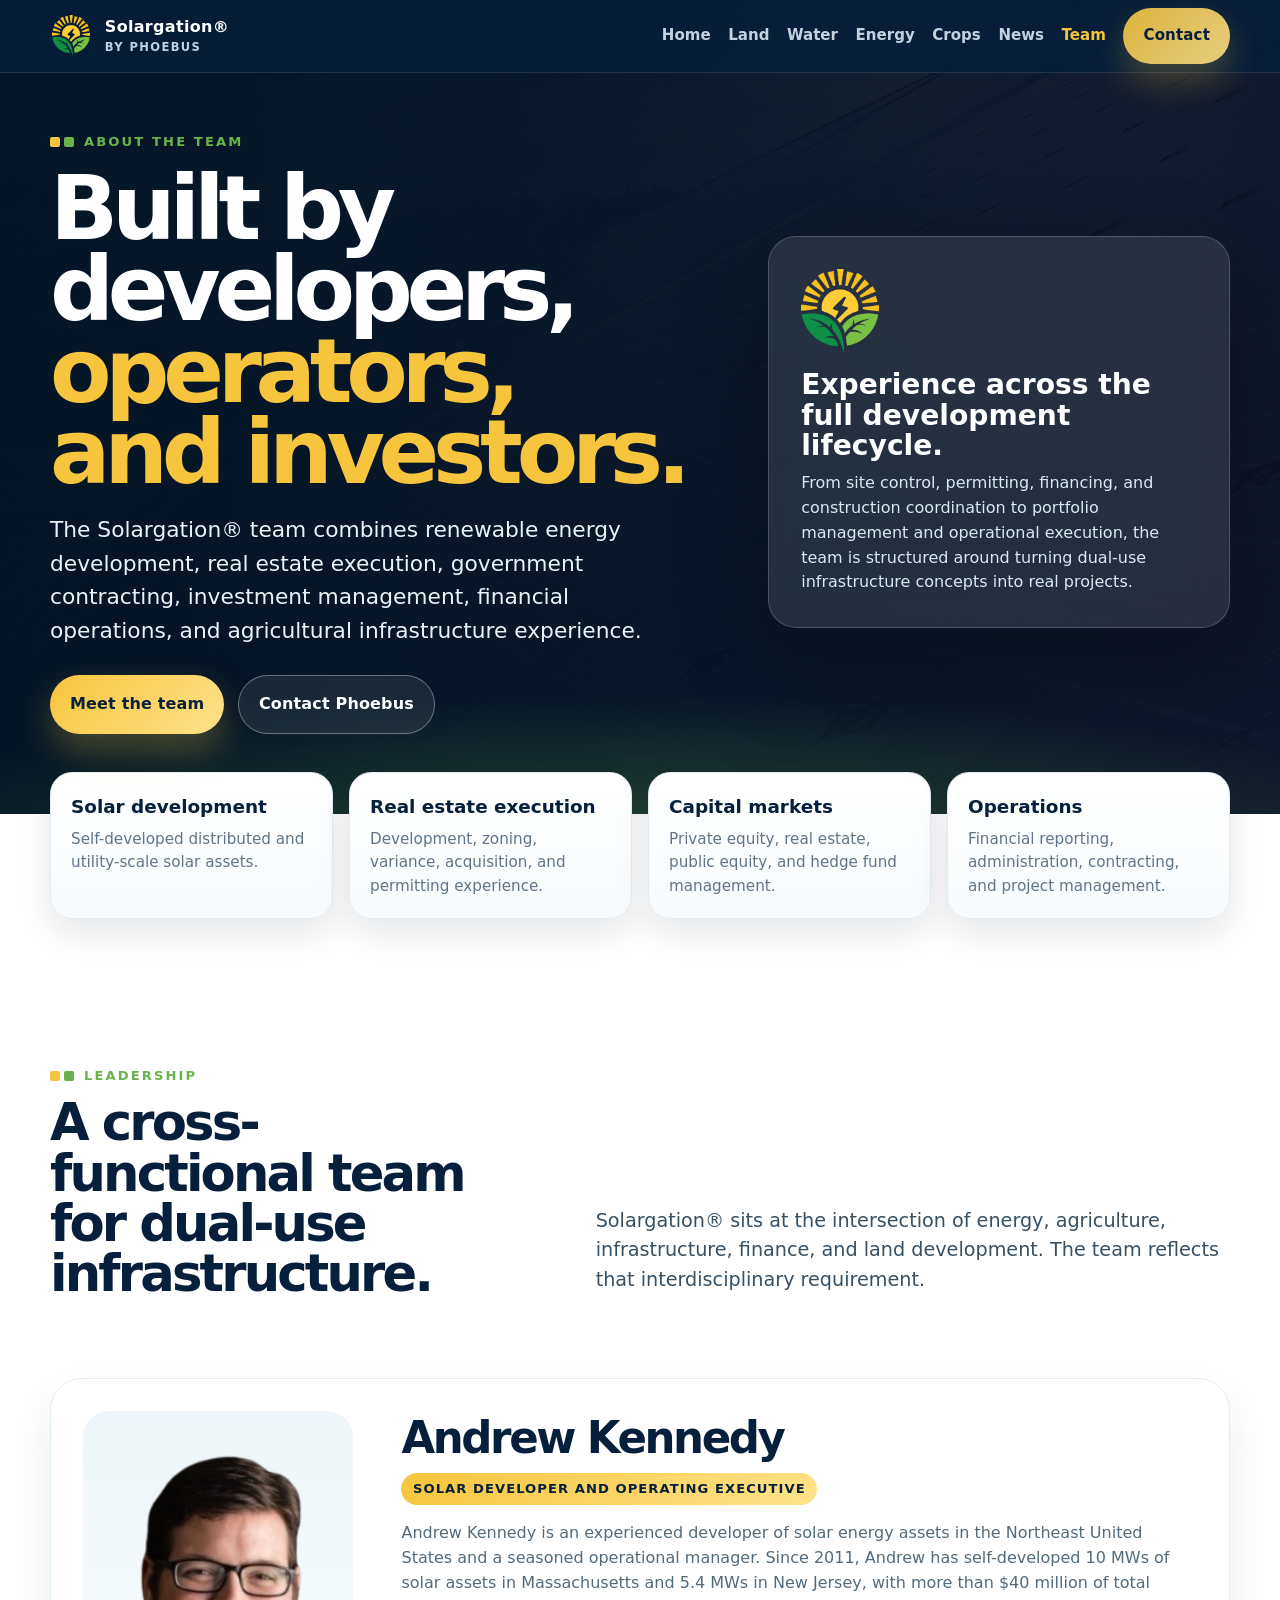
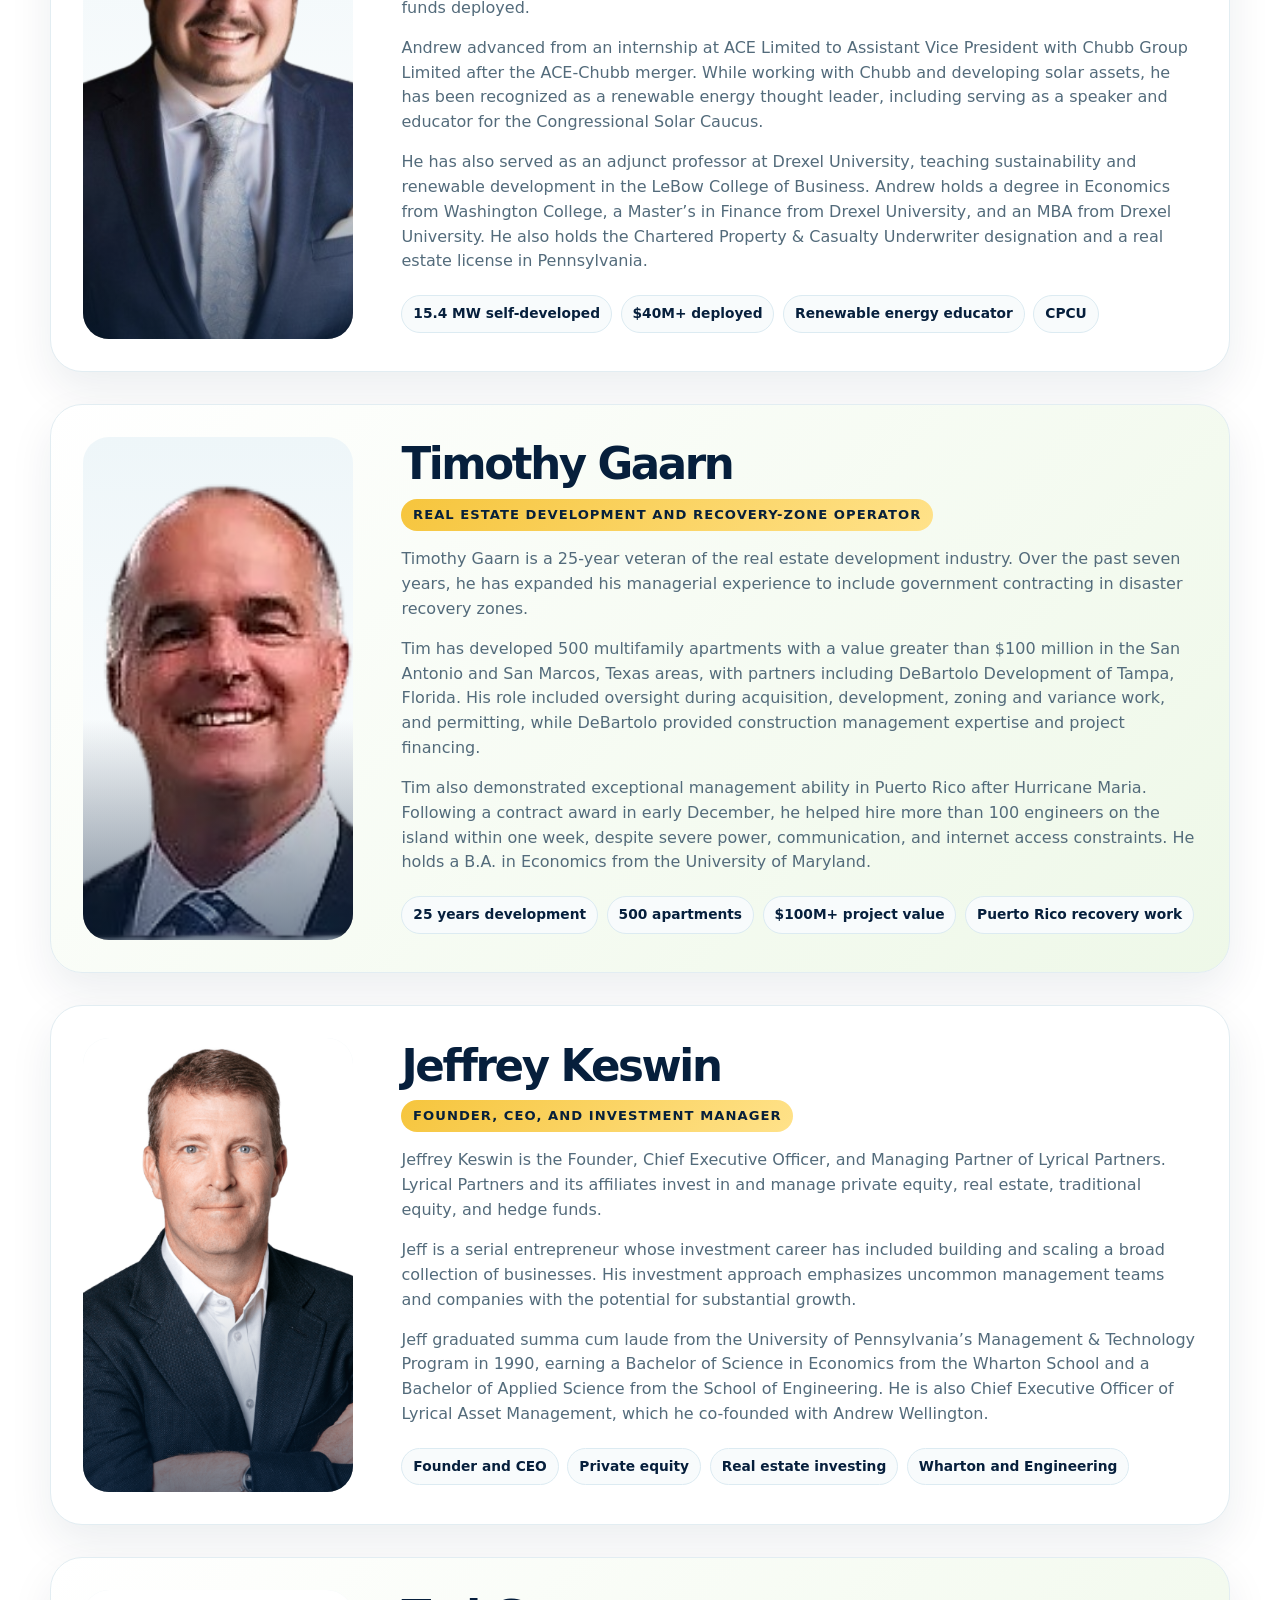
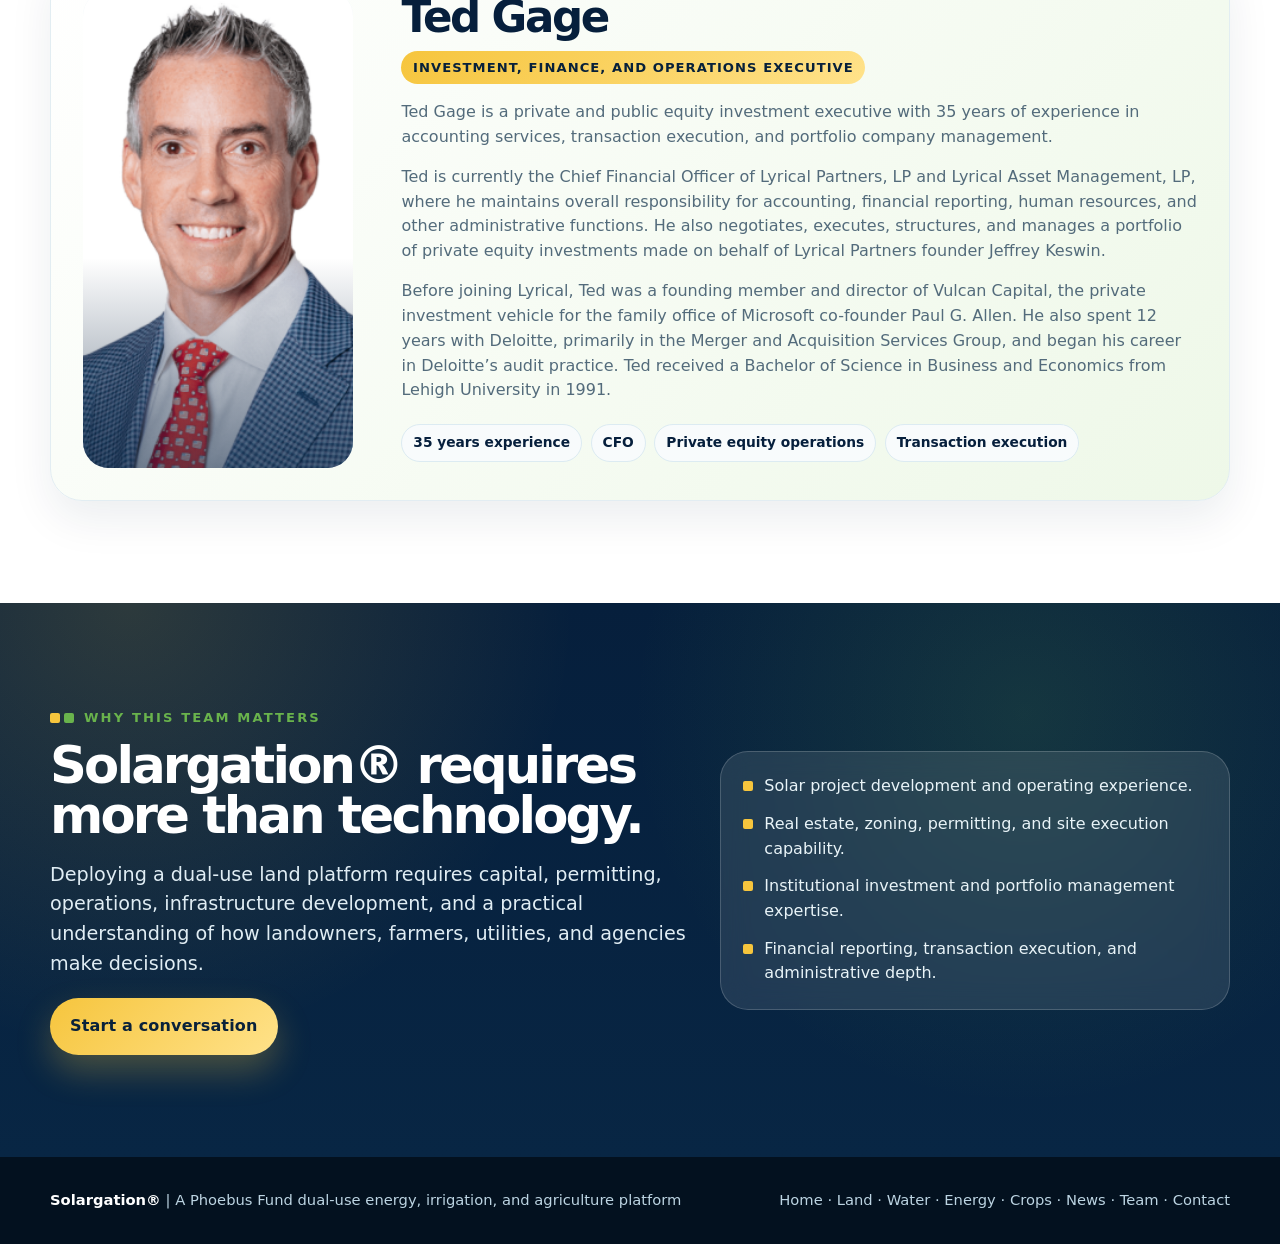
==== about-team.html @ 80a9df34 "About Us & Header Updates About Us & Header Updates" ====
<!DOCTYPE html>
<html lang="en">
<head>
    <meta charset="utf-8" />
    <meta name="viewport" content="width=device-width, initial-scale=1" />
    <meta
        name="description"
        content="Meet the Solargation® team: renewable energy development, real estate development, investment management, and financial operations experience supporting dual-use solar, irrigation, and agricultural infrastructure."
    />

    <title>About the Team | Solargation®</title>

    <style>
        /* =========================================================
           SOLARGATION® THEME VARIABLES
           Keep these values aligned with the main Solargation site.
        ========================================================= */
        :root {
            --navy: #061f3c;
            --navy-2: #0a2a4e;
            --deep: #041526;
            --green: #69b34c;
            --gold: #f6c53d;
            --sky: #2aa7df;
            --ice: #e9f4f8;
            --white: #ffffff;
            --muted: #617487;

            --max-width: 1180px;
            --radius-lg: 28px;
            --radius-md: 22px;
            --shadow-lg: 0 26px 70px rgba(4, 21, 38, 0.18);
            --shadow-md: 0 14px 36px rgba(4, 21, 38, 0.10);

            --h1: clamp(2.6rem, 7vw, 6.2rem);
            --h2: clamp(2rem, 4vw, 4.1rem);
            --h3: clamp(1.25rem, 2vw, 1.7rem);
            --body: clamp(1rem, 1.25vw, 1.15rem);
            --small: clamp(0.82rem, 1vw, 0.96rem);
        }

        /* =========================================================
           BASE STYLES
        ========================================================= */
        * {
            box-sizing: border-box;
        }

        html {
            scroll-behavior: smooth;
        }

        body {
            margin: 0;
            font-family: Inter, ui-sans-serif, system-ui, -apple-system,
                BlinkMacSystemFont, "Segoe UI", sans-serif;
            color: var(--deep);
            background: #f8fbfc;
            line-height: 1.55;
            overflow-x: hidden;
        }

        img {
            display: block;
            max-width: 100%;
        }

        a {
            color: inherit;
            text-decoration: none;
        }

        .wrap {
            width: min(calc(100% - 40px), var(--max-width));
            margin-inline: auto;
        }

        section {
            padding: clamp(64px, 8vw, 120px) 0;
        }

        .eyebrow {
            display: inline-flex;
            align-items: center;
            gap: 1.5rem;
            color: var(--green);
            font-size: var(--small);
            font-weight: 800;
            letter-spacing: 0.16em;
            text-transform: uppercase;
        }

        .eyebrow::before {
            content: "";
            width: 10px;
            height: 10px;
            border-radius: 2px;
            background: var(--gold);
            box-shadow: 14px 0 0 var(--green);
        }

        .section-title {
            margin: 0.55rem 0 1rem;
            color: var(--navy);
            font-size: var(--h2);
            line-height: 0.98;
            letter-spacing: -0.055em;
        }

        .lead {
            max-width: 780px;
            color: #375064;
            font-size: clamp(1.08rem, 1.5vw, 1.34rem);
        }

        .btn {
            display: inline-flex;
            align-items: center;
            justify-content: center;
            min-height: 48px;
            padding: 1rem 1.25rem;
            border-radius: 999px;
            font-weight: 800;
            letter-spacing: 0.01em;
            transition: transform 0.22s ease, box-shadow 0.22s ease;
        }

        .btn:hover {
            transform: translateY(-2px);
        }

        .btn-primary {
            color: #09213a;
            background: linear-gradient(135deg, var(--gold), #ffe28a);
            box-shadow: 0 16px 34px rgba(246, 197, 61, 0.28);
        }

        .btn-secondary {
            color: var(--white);
            background: rgba(255, 255, 255, 0.08);
            border: 1px solid rgba(255, 255, 255, 0.35);
            backdrop-filter: blur(10px);
        }

        /* =========================================================
           HEADER / NAVIGATION
        ========================================================= */
        .site-header {
            position: fixed;
            inset: 0 0 auto 0;
            z-index: 50;
            background: rgba(6, 31, 60, 0.78);
            border-bottom: 1px solid rgba(255, 255, 255, 0.10);
            backdrop-filter: blur(16px);
        }

        .nav {
            height: 72px;
            display: flex;
            align-items: center;
            justify-content: space-between;
            gap: 1rem;
        }

        .brand {
            display: flex;
            align-items: center;
            gap: 0.8rem;
            color: var(--white);
            font-weight: 900;
            letter-spacing: 0.02em;
        }

        .brand img {
            width: 42px;
            height: 42px;
            object-fit: contain;
        }

        .brand small {
            display: block;
            color: #b9d4e6;
            font-size: 0.72rem;
            font-weight: 700;
            letter-spacing: 0.12em;
            text-transform: uppercase;
        }

        .nav-links {
            display: flex;
            align-items: center;
            gap: 1.1rem;
            color: #d8e7f0;
            font-size: 0.94rem;
            font-weight: 750;
        }

        .nav-links a {
            opacity: 0.9;
        }

        .nav-links a:hover,
        .nav-links a[aria-current="page"] {
            color: var(--gold);
            opacity: 1;
        }

        /* =========================================================
           HERO
        ========================================================= */
        .hero {
            min-height: 82svh;
            position: relative;
            display: grid;
            place-items: center;
            padding: 130px 0 80px;
            color: var(--white);
            background: var(--navy);
            overflow: hidden;
        }

        .hero::before {
            content: "";
            position: absolute;
            inset: 0;
            background-image:
                linear-gradient(
                    90deg,
                    rgba(4, 21, 38, 0.96) 0%,
                    rgba(4, 21, 38, 0.78) 45%,
                    rgba(4, 21, 38, 0.20) 100%
                ),
                url("assets/team-hero-bg.png");
            background-size: cover;
            background-position: center;
        }

        .hero::after {
            content: "";
            position: absolute;
            inset: auto -20% -22% -20%;
            height: 38%;
            background: radial-gradient(
                ellipse at center,
                rgba(105, 179, 76, 0.30),
                transparent 65%
            );
        }

        .hero-inner {
            position: relative;
            z-index: 1;
            display: grid;
            grid-template-columns: minmax(0, 1fr) minmax(300px, 0.72fr);
            gap: clamp(2rem, 6vw, 6rem);
            align-items: center;
        }

        .hero h1 {
            margin: 0.8rem 0 1.2rem;
            font-size: var(--h1);
            line-height: 0.91;
            letter-spacing: -0.07em;
        }

        .hero h1 span {
            display: block;
            color: var(--gold);
        }

        .hero p {
            max-width: 760px;
            margin: 0 0 1.7rem;
            color: var(--ice);
            font-size: clamp(1.05rem, 1.7vw, 1.45rem);
        }

        .hero-actions {
            display: flex;
            flex-wrap: wrap;
            gap: 0.85rem;
        }

        .hero-panel {
            padding: clamp(1.2rem, 3vw, 2rem);
            border: 1px solid rgba(255, 255, 255, 0.18);
            border-radius: var(--radius-lg);
            background: rgba(255, 255, 255, 0.10);
            box-shadow: 0 34px 90px rgba(0, 0, 0, 0.28);
            backdrop-filter: blur(18px);
        }

        .hero-panel img {
            width: 78px;
            margin-bottom: 1rem;
        }

        .hero-panel h2 {
            margin: 0 0 0.6rem;
            color: var(--white);
            font-size: clamp(1.35rem, 2.2vw, 2rem);
            line-height: 1.08;
        }

        .hero-panel p {
            margin: 0;
            color: #d8eaf2;
            font-size: 1rem;
        }

        /* =========================================================
           TEAM SUMMARY STRIP
        ========================================================= */
        .summary-strip {
            padding: 0;
            background: var(--white);
        }

        .summary-grid {
            transform: translateY(-42px);
            display: grid;
            grid-template-columns: repeat(4, 1fr);
            gap: 1rem;
        }

        .summary-card {
            padding: 1.25rem;
            border: 1px solid #e1ebf1;
            border-radius: 22px;
            background: linear-gradient(180deg, #ffffff, #f7fbfd);
            box-shadow: var(--shadow-md);
        }

        .summary-card b {
            display: block;
            color: var(--navy);
            font-size: 1.15rem;
        }

        .summary-card span {
            display: block;
            margin-top: 0.4rem;
            color: var(--muted);
            font-size: 0.95rem;
        }

        /* =========================================================
           TEAM MEMBER CARDS
        ========================================================= */
        .team-section {
            background: var(--white);
        }

        .team-intro {
            display: grid;
            grid-template-columns: 0.85fr 1.15fr;
            gap: clamp(2rem, 6vw, 6rem);
            align-items: end;
            margin-bottom: clamp(2rem, 5vw, 4rem);
        }

        .team-grid {
            display: grid;
            gap: clamp(1.25rem, 3vw, 2rem);
        }

        .team-card {
            display: grid;
            grid-template-columns: minmax(220px, 0.34fr) minmax(0, 1fr);
            gap: clamp(1.25rem, 4vw, 3rem);
            align-items: stretch;
            padding: clamp(1rem, 2.8vw, 2rem);
            border: 1px solid #e2edf2;
            border-radius: 32px;
            background: #ffffff;
            box-shadow: 0 18px 44px rgba(5, 32, 58, 0.08);
            overflow: hidden;
        }

        .team-card:nth-child(even) {
            background: linear-gradient(135deg, #ffffff, #eef8e8);
        }

        .portrait-wrap {
            position: relative;
            min-height: 100%;
            border-radius: 26px;
            overflow: hidden;
            background: linear-gradient(180deg, #eef6f9, #ffffff);
        }

        .portrait-wrap::after {
            content: "";
            position: absolute;
            inset: auto 0 0 0;
            height: 44%;
            background: linear-gradient(
                0deg,
                rgba(6, 31, 60, 0.55),
                transparent
            );
        }

        .portrait-wrap img {
            width: 100%;
            height: 100%;
            min-height: 320px;
            object-fit: cover;
            object-position: center top;
        }

        .team-content {
            display: flex;
            flex-direction: column;
            justify-content: center;
            padding: 0.4rem 0;
        }

        .team-content h2 {
            margin: 0;
            color: var(--navy);
            font-size: clamp(1.9rem, 3.4vw, 3.3rem);
            line-height: 0.98;
            letter-spacing: -0.055em;
        }

        .role {
            display: inline-flex;
            width: fit-content;
            margin: 0.8rem 0 1rem;
            padding: 0.38rem 0.72rem;
            border-radius: 999px;
            color: #07203a;
            background: linear-gradient(135deg, var(--gold), #ffe28a);
            font-size: 0.82rem;
            font-weight: 900;
            letter-spacing: 0.08em;
            text-transform: uppercase;
        }

        .team-content p {
            margin: 0 0 0.95rem;
            color: #536b7b;
            font-size: var(--body);
        }

        .highlights {
            display: flex;
            flex-wrap: wrap;
            gap: 0.55rem;
            margin-top: 0.35rem;
        }

        .tag {
            padding: 0.45rem 0.68rem;
            border: 1px solid #dcebf2;
            border-radius: 999px;
            color: var(--navy);
            background: #f8fbfc;
            font-size: 0.86rem;
            font-weight: 800;
        }

        /* =========================================================
           CTA
        ========================================================= */
        .cta {
            position: relative;
            color: var(--white);
            background: var(--deep);
            overflow: hidden;
        }

        .cta::before {
            content: "";
            position: absolute;
            inset: 0;
            background:
                radial-gradient(
                    circle at 10% 0%,
                    rgba(246, 197, 61, 0.16),
                    transparent 35%
                ),
                radial-gradient(
                    circle at 80% 20%,
                    rgba(105, 179, 76, 0.15),
                    transparent 35%
                ),
                linear-gradient(180deg, var(--navy), #082644);
        }

        .cta .wrap {
            position: relative;
            z-index: 1;
            display: grid;
            grid-template-columns: 1fr 0.8fr;
            gap: 2rem;
            align-items: center;
        }

        .cta h2 {
            margin: 0.6rem 0 1rem;
            color: var(--white);
            font-size: var(--h2);
            line-height: 0.98;
            letter-spacing: -0.055em;
        }

        .cta p {
            color: #e0edf4;
            font-size: clamp(1.05rem, 1.5vw, 1.3rem);
        }

        .cta-card {
            padding: 1.4rem;
            border: 1px solid rgba(255, 255, 255, 0.18);
            border-radius: var(--radius-lg);
            background: rgba(255, 255, 255, 0.10);
            backdrop-filter: blur(14px);
        }

        .cta-card ul {
            display: grid;
            gap: 0.8rem;
            margin: 0;
            padding: 0;
            list-style: none;
        }

        .cta-card li {
            display: flex;
            gap: 0.7rem;
            align-items: flex-start;
            color: #e9f4f8;
        }

        .cta-card li::before {
            content: "";
            flex: 0 0 auto;
            width: 10px;
            height: 10px;
            margin-top: 0.45rem;
            border-radius: 2px;
            background: var(--gold);
        }

        /* =========================================================
           FOOTER
        ========================================================= */
        .site-footer {
            padding: 2rem 0;
            color: #bcd4e2;
            background: #03111f;
        }

        .footer-inner {
            display: flex;
            justify-content: space-between;
            align-items: center;
            gap: 1rem;
            font-size: 0.92rem;
        }

        .footer-inner strong {
            color: var(--white);
        }

        /* =========================================================
           RESPONSIVE RULES
        ========================================================= */
        @media (max-width: 1000px) {
            .hero-inner,
            .team-intro,
            .cta .wrap {
                grid-template-columns: 1fr;
            }

            .summary-grid {
                grid-template-columns: repeat(2, 1fr);
            }

            .nav-links a:not(.btn) {
                display: none;
            }
        }

        @media (max-width: 760px) {
            .wrap {
                width: min(calc(100% - 28px), var(--max-width));
            }

            .nav {
                height: 64px;
            }

            .brand small {
                display: none;
            }

            .nav-links .btn {
                padding: 0.72rem 0.9rem;
                font-size: 0.88rem;
            }

            .hero {
                min-height: auto;
                padding: 105px 0 54px;
            }

            .hero h1 {
                font-size: clamp(2.35rem, 13vw, 4.1rem);
                line-height: 0.95;
            }

            .hero-actions,
            .summary-grid,
            .team-card {
                grid-template-columns: 1fr;
            }

            .summary-grid {
                transform: translateY(-20px);
            }

            .portrait-wrap img {
                min-height: 300px;
            }

            .footer-inner {
                display: block;
            }
        }

        @media (prefers-reduced-motion: reduce) {
            * {
                scroll-behavior: auto !important;
                transition: none !important;
                animation: none !important;
            }
        }
    </style>
</head>

<body>
    <!-- =========================================================
         SITE HEADER
    ========================================================== -->
    <header class="site-header" aria-label="Site header">
        <div class="wrap nav">
            <a class="brand" href="index.html" aria-label="Solargation® Home">
                <img src="assets/solargation-mark.png" alt="Solargation® mark" />
                <span>
                    Solargation®
                    <small>by Phoebus</small>
                </span>
            </a>

            <nav class="nav-links" aria-label="Primary navigation">
                <a href="index.html">Home</a>
                <a href="landuse.html">Land</a>
                <a href="wateruse.html">Water</a>
                <a href="energy.html">Energy</a>
                <a href="crops.html">Crops</a>
                <a href="news.html">News</a>
                <a href="about-team.html" aria-current="page">Team</a>
                <a class="btn btn-primary" href="contact.html">Contact</a>
            </nav>
        </div>
    </header>

    <main id="top">
        <!-- =====================================================
             HERO
        ====================================================== -->
        <section class="hero" aria-labelledby="hero-title">
            <div class="wrap hero-inner">
                <div>
                    <span class="eyebrow">About the team</span>

                    <h1 id="hero-title">
                        Built by developers,
                        <span>operators, and investors.</span>
                    </h1>

                    <p>
                        The Solargation® team combines renewable energy development,
                        real estate execution, government contracting, investment management,
                        financial operations, and agricultural infrastructure experience.
                    </p>

                    <div class="hero-actions">
                        <a class="btn btn-primary" href="#team">Meet the team</a>
                        <a class="btn btn-secondary" href="contact.html">Contact Phoebus</a>
                    </div>
                </div>

                <aside class="hero-panel" aria-label="Team summary">
                    <img src="assets/solargation-mark.png" alt="" />
                    <h2>Experience across the full development lifecycle.</h2>
                    <p>
                        From site control, permitting, financing, and construction coordination
                        to portfolio management and operational execution, the team is structured
                        around turning dual-use infrastructure concepts into real projects.
                    </p>
                </aside>
            </div>
        </section>

        <!-- =====================================================
             EXPERIENCE SUMMARY
        ====================================================== -->
        <section class="summary-strip" aria-label="Team experience summary">
            <div class="wrap summary-grid">
                <article class="summary-card">
                    <b>Solar development</b>
                    <span>Self-developed distributed and utility-scale solar assets.</span>
                </article>

                <article class="summary-card">
                    <b>Real estate execution</b>
                    <span>Development, zoning, variance, acquisition, and permitting experience.</span>
                </article>

                <article class="summary-card">
                    <b>Capital markets</b>
                    <span>Private equity, real estate, public equity, and hedge fund management.</span>
                </article>

                <article class="summary-card">
                    <b>Operations</b>
                    <span>Financial reporting, administration, contracting, and project management.</span>
                </article>
            </div>
        </section>

        <!-- =====================================================
             TEAM MEMBERS
        ====================================================== -->
        <section class="team-section" id="team" aria-labelledby="team-title">
            <div class="wrap">
                <div class="team-intro">
                    <div>
                        <span class="eyebrow">Leadership</span>
                        <h2 class="section-title" id="team-title">
                            A cross-functional team for dual-use infrastructure.
                        </h2>
                    </div>

                    <p class="lead">
                        Solargation® sits at the intersection of energy, agriculture,
                        infrastructure, finance, and land development. The team reflects that
                        interdisciplinary requirement.
                    </p>
                </div>

                <div class="team-grid">
                    <!-- Andrew Kennedy -->
                    <article class="team-card">
                        <div class="portrait-wrap">
                            <img src="assets/andrew-kennedy.png" alt="Andrew Kennedy" />
                        </div>

                        <div class="team-content">
                            <h2>Andrew Kennedy</h2>
                            <span class="role">Solar developer and operating executive</span>

                            <p>
                                Andrew Kennedy is an experienced developer of solar energy assets
                                in the Northeast United States and a seasoned operational manager.
                                Since 2011, Andrew has self-developed 10 MWs of solar assets in
                                Massachusetts and 5.4 MWs in New Jersey, with more than $40 million
                                of total funds deployed.
                            </p>

                            <p>
                                Andrew advanced from an internship at ACE Limited to Assistant Vice
                                President with Chubb Group Limited after the ACE-Chubb merger. While
                                working with Chubb and developing solar assets, he has been recognized
                                as a renewable energy thought leader, including serving as a speaker
                                and educator for the Congressional Solar Caucus.
                            </p>

                            <p>
                                He has also served as an adjunct professor at Drexel University,
                                teaching sustainability and renewable development in the LeBow College
                                of Business. Andrew holds a degree in Economics from Washington College,
                                a Master’s in Finance from Drexel University, and an MBA from Drexel
                                University. He also holds the Chartered Property & Casualty Underwriter
                                designation and a real estate license in Pennsylvania.
                            </p>

                            <div class="highlights" aria-label="Andrew Kennedy highlights">
                                <span class="tag">15.4 MW self-developed</span>
                                <span class="tag">$40M+ deployed</span>
                                <span class="tag">Renewable energy educator</span>
                                <span class="tag">CPCU</span>
                            </div>
                        </div>
                    </article>

                    <!-- Timothy Gaarn -->
                    <article class="team-card">
                        <div class="portrait-wrap">
                            <img src="assets/timothy-gaarn.png" alt="Timothy Gaarn" />
                        </div>

                        <div class="team-content">
                            <h2>Timothy Gaarn</h2>
                            <span class="role">Real estate development and recovery-zone operator</span>

                            <p>
                                Timothy Gaarn is a 25-year veteran of the real estate development
                                industry. Over the past seven years, he has expanded his managerial
                                experience to include government contracting in disaster recovery zones.
                            </p>

                            <p>
                                Tim has developed 500 multifamily apartments with a value greater than
                                $100 million in the San Antonio and San Marcos, Texas areas, with
                                partners including DeBartolo Development of Tampa, Florida. His role
                                included oversight during acquisition, development, zoning and variance
                                work, and permitting, while DeBartolo provided construction management
                                expertise and project financing.
                            </p>

                            <p>
                                Tim also demonstrated exceptional management ability in Puerto Rico
                                after Hurricane Maria. Following a contract award in early December,
                                he helped hire more than 100 engineers on the island within one week,
                                despite severe power, communication, and internet access constraints.
                                He holds a B.A. in Economics from the University of Maryland.
                            </p>

                            <div class="highlights" aria-label="Timothy Gaarn highlights">
                                <span class="tag">25 years development</span>
                                <span class="tag">500 apartments</span>
                                <span class="tag">$100M+ project value</span>
                                <span class="tag">Puerto Rico recovery work</span>
                            </div>
                        </div>
                    </article>

                    <!-- Jeffrey Keswin -->
                    <article class="team-card">
                        <div class="portrait-wrap">
                            <img src="assets/jeffrey-keswin.png" alt="Jeffrey Keswin" />
                        </div>

                        <div class="team-content">
                            <h2>Jeffrey Keswin</h2>
                            <span class="role">Founder, CEO, and investment manager</span>

                            <p>
                                Jeffrey Keswin is the Founder, Chief Executive Officer, and Managing
                                Partner of Lyrical Partners. Lyrical Partners and its affiliates invest
                                in and manage private equity, real estate, traditional equity, and hedge
                                funds.
                            </p>

                            <p>
                                Jeff is a serial entrepreneur whose investment career has included
                                building and scaling a broad collection of businesses. His investment
                                approach emphasizes uncommon management teams and companies with the
                                potential for substantial growth.
                            </p>

                            <p>
                                Jeff graduated summa cum laude from the University of Pennsylvania’s
                                Management &amp; Technology Program in 1990, earning a Bachelor of Science
                                in Economics from the Wharton School and a Bachelor of Applied Science
                                from the School of Engineering. He is also Chief Executive Officer of
                                Lyrical Asset Management, which he co-founded with Andrew Wellington.
                            </p>

                            <div class="highlights" aria-label="Jeffrey Keswin highlights">
                                <span class="tag">Founder and CEO</span>
                                <span class="tag">Private equity</span>
                                <span class="tag">Real estate investing</span>
                                <span class="tag">Wharton and Engineering</span>
                            </div>
                        </div>
                    </article>

                    <!-- Ted Gage -->
                    <article class="team-card">
                        <div class="portrait-wrap">
                            <img src="assets/ted-gage.png" alt="Ted Gage" />
                        </div>

                        <div class="team-content">
                            <h2>Ted Gage</h2>
                            <span class="role">Investment, finance, and operations executive</span>

                            <p>
                                Ted Gage is a private and public equity investment executive with
                                35 years of experience in accounting services, transaction execution,
                                and portfolio company management.
                            </p>

                            <p>
                                Ted is currently the Chief Financial Officer of Lyrical Partners, LP
                                and Lyrical Asset Management, LP, where he maintains overall
                                responsibility for accounting, financial reporting, human resources,
                                and other administrative functions. He also negotiates, executes,
                                structures, and manages a portfolio of private equity investments made
                                on behalf of Lyrical Partners founder Jeffrey Keswin.
                            </p>

                            <p>
                                Before joining Lyrical, Ted was a founding member and director of
                                Vulcan Capital, the private investment vehicle for the family office of
                                Microsoft co-founder Paul G. Allen. He also spent 12 years with Deloitte,
                                primarily in the Merger and Acquisition Services Group, and began his
                                career in Deloitte’s audit practice. Ted received a Bachelor of Science
                                in Business and Economics from Lehigh University in 1991.
                            </p>

                            <div class="highlights" aria-label="Ted Gage highlights">
                                <span class="tag">35 years experience</span>
                                <span class="tag">CFO</span>
                                <span class="tag">Private equity operations</span>
                                <span class="tag">Transaction execution</span>
                            </div>
                        </div>
                    </article>
                </div>
            </div>
        </section>

        <!-- =====================================================
             CTA
        ====================================================== -->
        <section class="cta" aria-labelledby="cta-title">
            <div class="wrap">
                <div>
                    <span class="eyebrow">Why this team matters</span>

                    <h2 id="cta-title">
                        Solargation® requires more than technology.
                    </h2>

                    <p>
                        Deploying a dual-use land platform requires capital, permitting,
                        operations, infrastructure development, and a practical understanding of
                        how landowners, farmers, utilities, and agencies make decisions.
                    </p>

                    <a class="btn btn-primary" href="contact.html">Start a conversation</a>
                </div>

                <aside class="cta-card" aria-label="Team strengths">
                    <ul>
                        <li>Solar project development and operating experience.</li>
                        <li>Real estate, zoning, permitting, and site execution capability.</li>
                        <li>Institutional investment and portfolio management expertise.</li>
                        <li>Financial reporting, transaction execution, and administrative depth.</li>
                    </ul>
                </aside>
            </div>
        </section>
    </main>

    <!-- =========================================================
         FOOTER
    ========================================================== -->
    <footer class="site-footer">
        <div class="wrap footer-inner">
            <div>
                <strong>Solargation®</strong> | A Phoebus Fund dual-use energy,
                irrigation, and agriculture platform
            </div>

            <div>
                <a href="index.html">Home</a> ·
                <a href="landuse.html">Land</a> ·
                <a href="wateruse.html">Water</a> ·
                <a href="energy.html">Energy</a> ·
                <a href="crops.html">Crops</a> ·
                <a href="news.html">News</a> ·
                <a href="about-team.html">Team</a> ·
                <a href="contact.html">Contact</a>
            </div>
        </div>
    </footer>
</body>
</html>
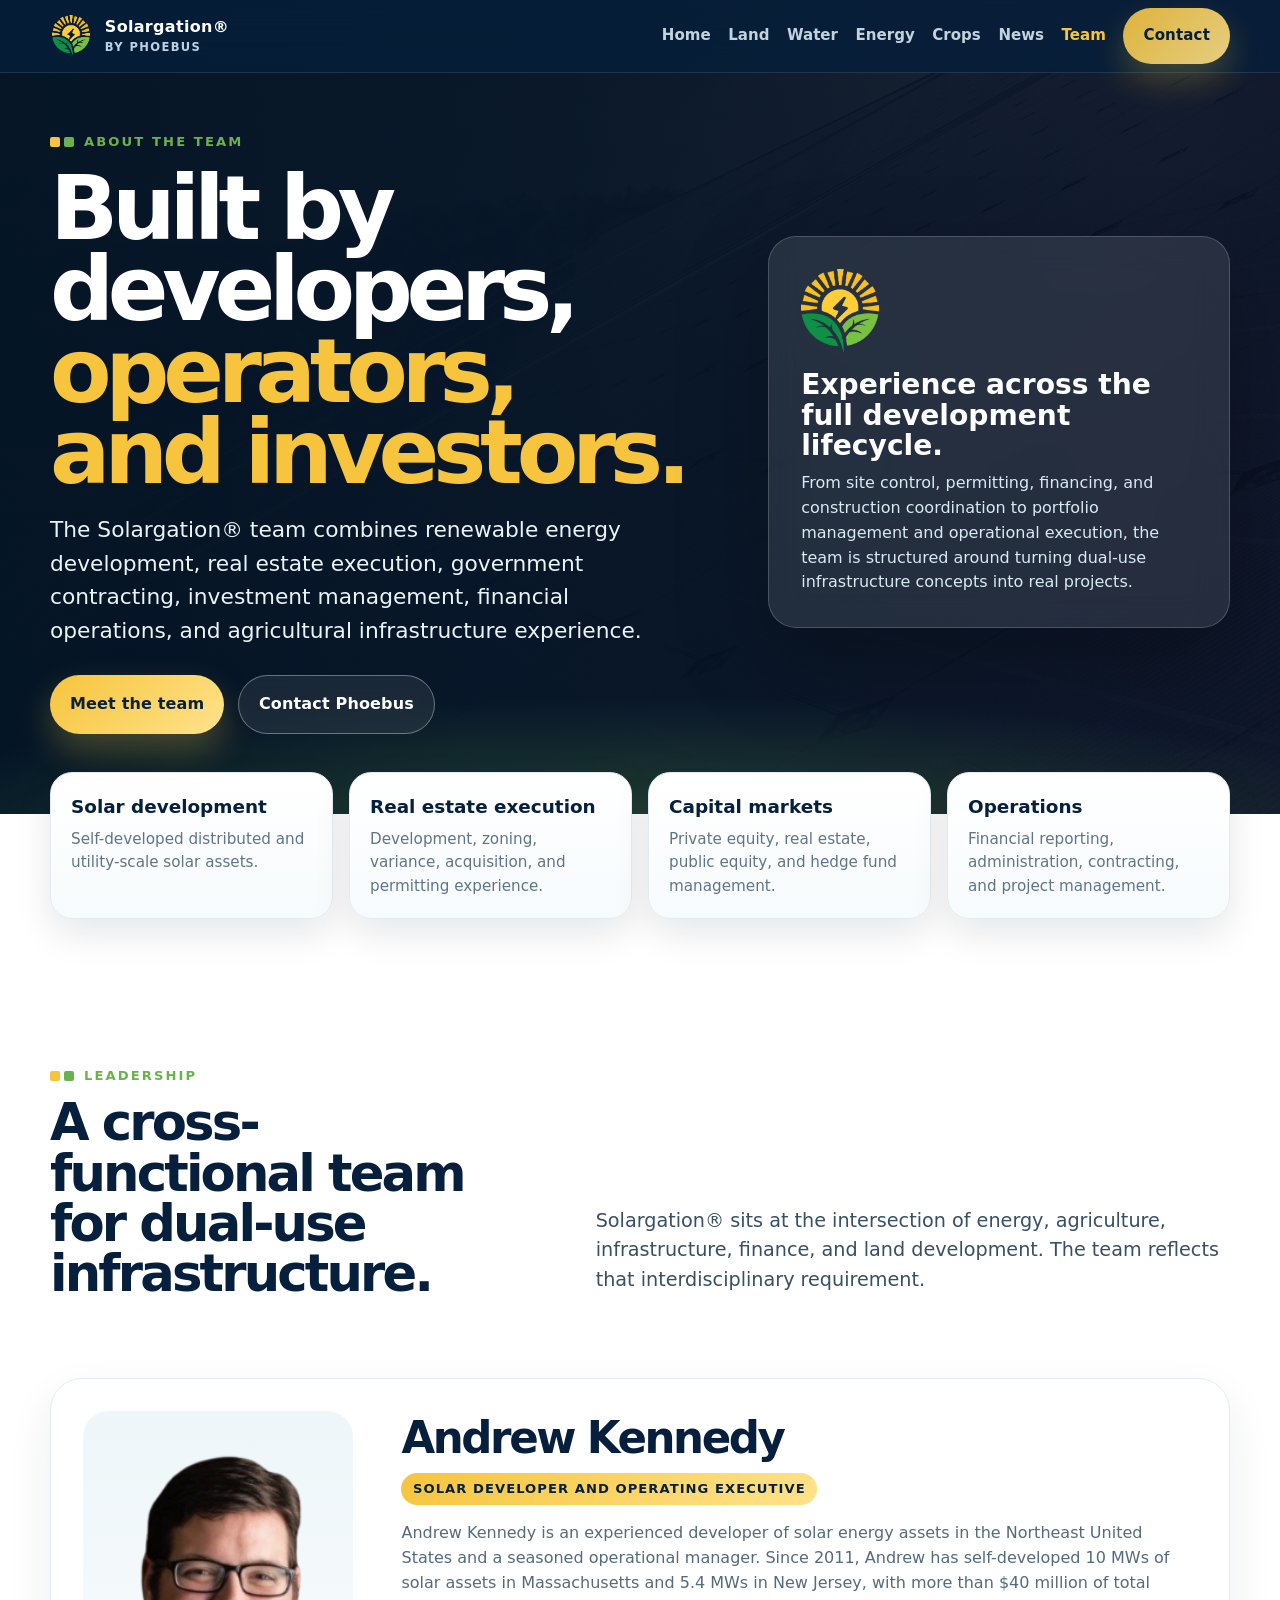
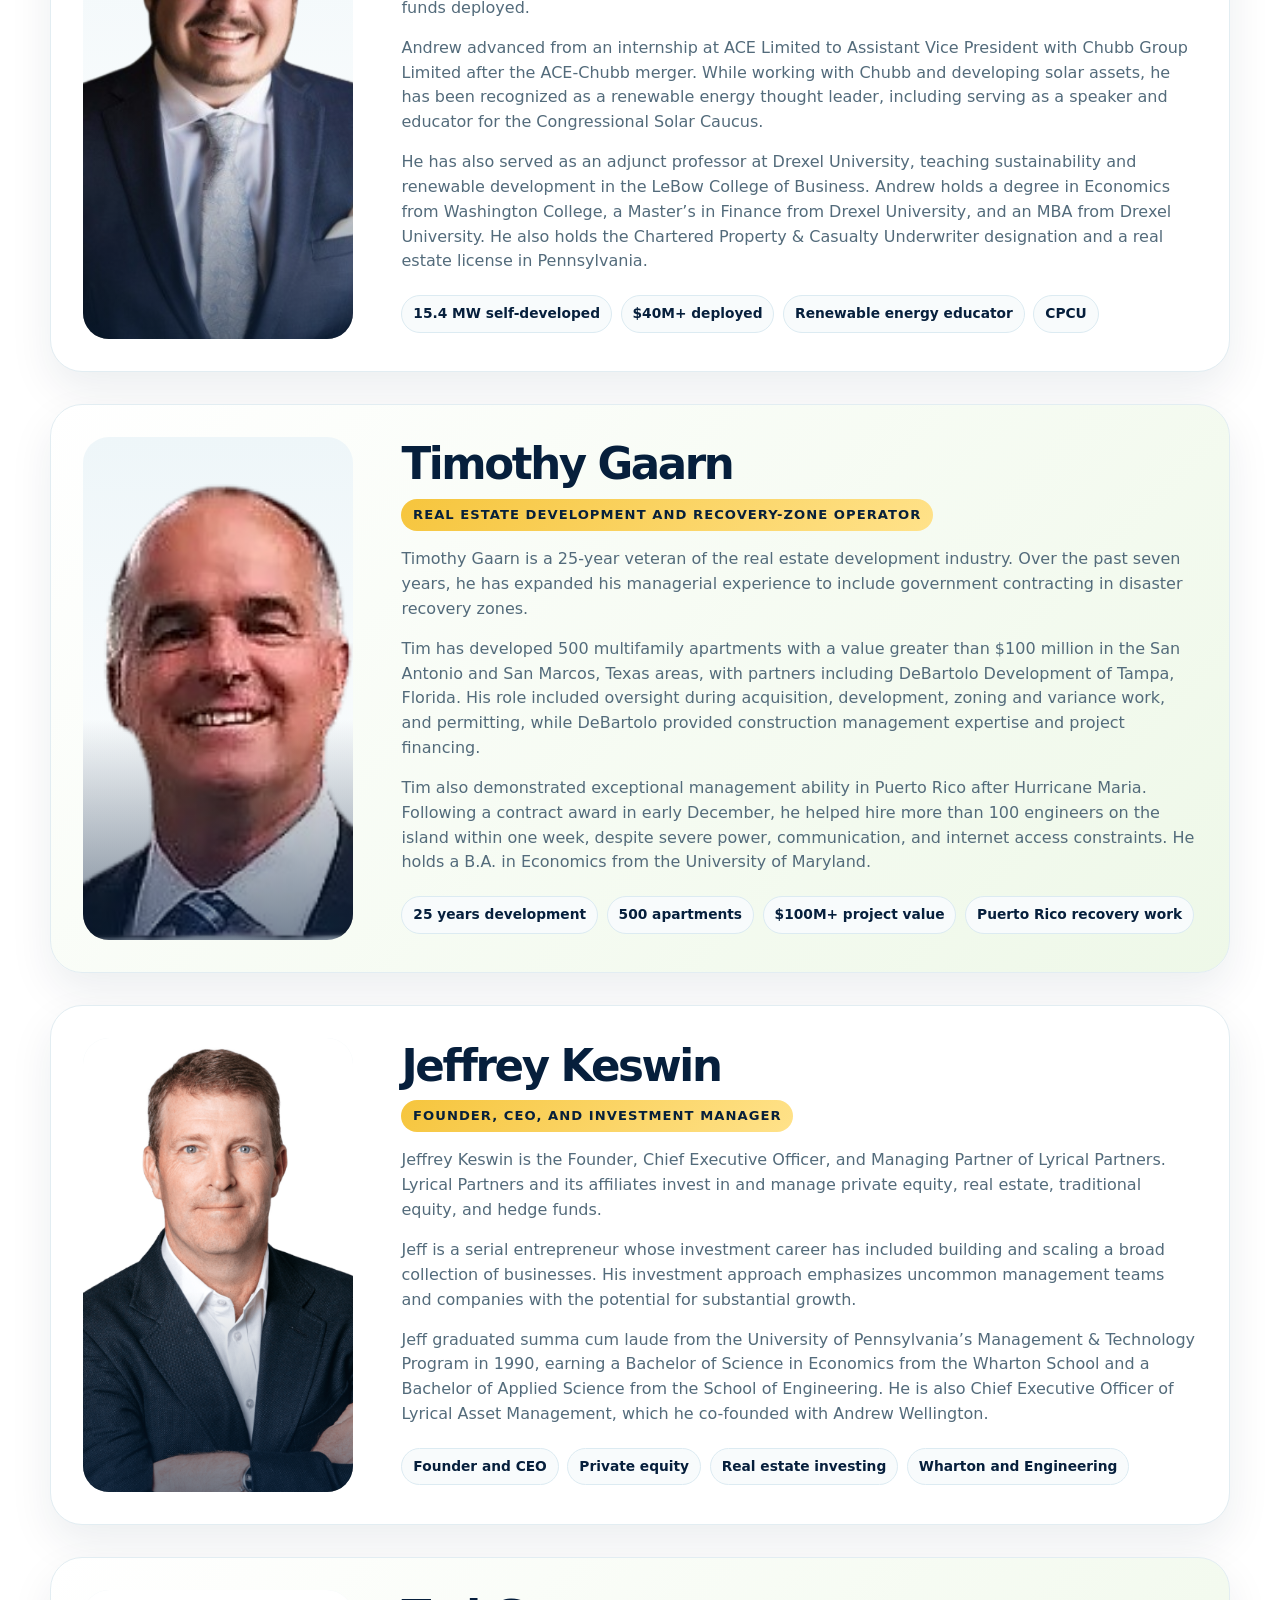
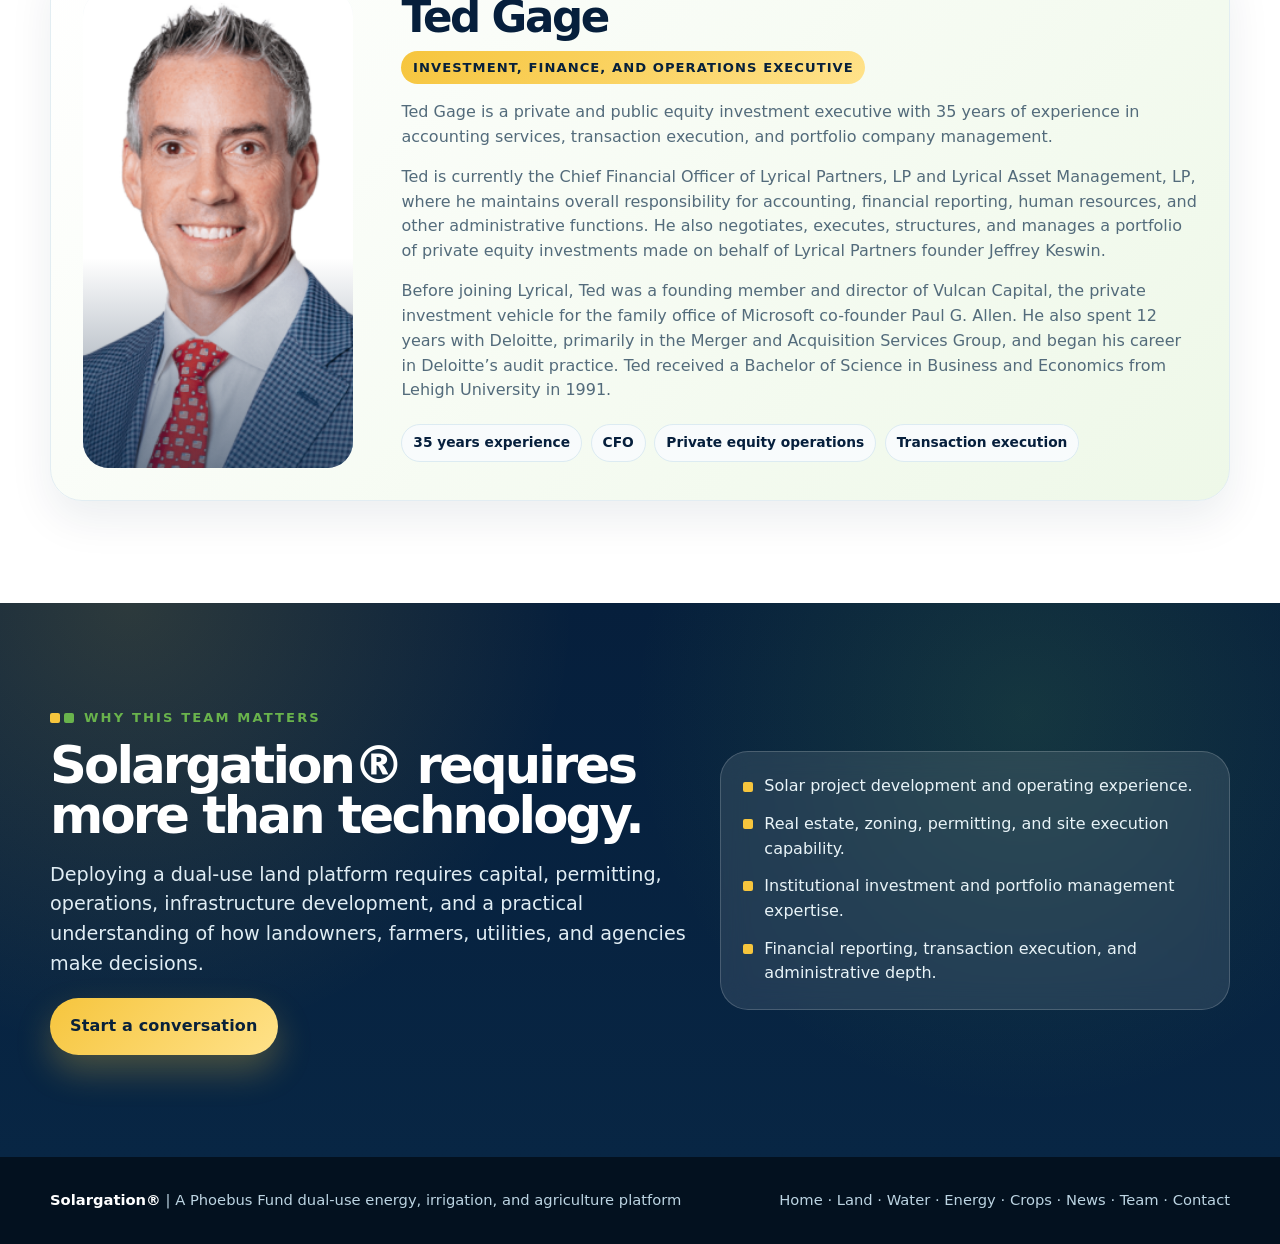
==== commit 5b59e4f5: "mobile optimization" ====
--- a/about-team.html
+++ b/about-team.html
@@ -1,16 +1,12 @@
 <!DOCTYPE html>
+
 <html lang="en">
 <head>
-    <meta charset="utf-8" />
-    <meta name="viewport" content="width=device-width, initial-scale=1" />
-    <meta
-        name="description"
-        content="Meet the Solargation® team: renewable energy development, real estate development, investment management, and financial operations experience supporting dual-use solar, irrigation, and agricultural infrastructure."
-    />
-
-    <title>About the Team | Solargation®</title>
-
-    <style>
+<meta charset="utf-8"/>
+<meta content="width=device-width, initial-scale=1, viewport-fit=cover" name="viewport"/>
+<meta content="Meet the Solargation® team: renewable energy development, real estate development, investment management, and financial operations experience supporting dual-use solar, irrigation, and agricultural infrastructure." name="description"/>
+<title>About the Team | Solargation®</title>
+<style>
         /* =========================================================
            SOLARGATION® THEME VARIABLES
            Keep these values aligned with the main Solargation site.
@@ -639,182 +635,160 @@
             }
         }
     </style>
+<link href="assets/site-responsive.css" rel="stylesheet"/>
 </head>
-
 <body>
-    <!-- =========================================================
+<!-- =========================================================
          SITE HEADER
     ========================================================== -->
-    <header class="site-header" aria-label="Site header">
-        <div class="wrap nav">
-            <a class="brand" href="index.html" aria-label="Solargation® Home">
-                <img src="assets/solargation-mark.png" alt="Solargation® mark" />
-                <span>
+<header aria-label="Site header" class="site-header">
+<div class="wrap nav">
+<a aria-label="Solargation® Home" class="brand" href="index.html">
+<img alt="Solargation® mark" decoding="async" fetchpriority="high" loading="eager" src="assets/solargation-mark.png"/>
+<span>
                     Solargation®
                     <small>by Phoebus</small>
-                </span>
-            </a>
-
-            <nav class="nav-links" aria-label="Primary navigation">
-                <a href="index.html">Home</a>
-                <a href="landuse.html">Land</a>
-                <a href="wateruse.html">Water</a>
-                <a href="energy.html">Energy</a>
-                <a href="crops.html">Crops</a>
-                <a href="news.html">News</a>
-                <a href="about-team.html" aria-current="page">Team</a>
-                <a class="btn btn-primary" href="contact.html">Contact</a>
-            </nav>
-        </div>
-    </header>
-
-    <main id="top">
-        <!-- =====================================================
+</span>
+</a><button aria-controls="primary-navigation" aria-expanded="false" aria-label="Open site navigation" class="nav-toggle" type="button"><span aria-hidden="true" class="nav-toggle-lines"></span></button>
+<nav aria-label="Primary navigation" class="nav-links" id="primary-navigation">
+<a href="index.html">Home</a>
+<a href="landuse.html">Land</a>
+<a href="wateruse.html">Water</a>
+<a href="energy.html">Energy</a>
+<a href="crops.html">Crops</a>
+<a href="news.html">News</a>
+<a aria-current="page" href="about-team.html">Team</a>
+<a class="btn btn-primary" href="contact.html">Contact</a>
+</nav>
+</div>
+</header>
+<main id="top">
+<!-- =====================================================
              HERO
         ====================================================== -->
-        <section class="hero" aria-labelledby="hero-title">
-            <div class="wrap hero-inner">
-                <div>
-                    <span class="eyebrow">About the team</span>
-
-                    <h1 id="hero-title">
+<section aria-labelledby="hero-title" class="hero">
+<div class="wrap hero-inner">
+<div>
+<span class="eyebrow">About the team</span>
+<h1 id="hero-title">
                         Built by developers,
                         <span>operators, and investors.</span>
-                    </h1>
-
-                    <p>
+</h1>
+<p>
                         The Solargation® team combines renewable energy development,
                         real estate execution, government contracting, investment management,
                         financial operations, and agricultural infrastructure experience.
                     </p>
-
-                    <div class="hero-actions">
-                        <a class="btn btn-primary" href="#team">Meet the team</a>
-                        <a class="btn btn-secondary" href="contact.html">Contact Phoebus</a>
-                    </div>
-                </div>
-
-                <aside class="hero-panel" aria-label="Team summary">
-                    <img src="assets/solargation-mark.png" alt="" />
-                    <h2>Experience across the full development lifecycle.</h2>
-                    <p>
+<div class="hero-actions">
+<a class="btn btn-primary" href="#team">Meet the team</a>
+<a class="btn btn-secondary" href="contact.html">Contact Phoebus</a>
+</div>
+</div>
+<aside aria-label="Team summary" class="hero-panel">
+<img alt="" decoding="async" fetchpriority="high" loading="eager" src="assets/solargation-mark.png"/>
+<h2>Experience across the full development lifecycle.</h2>
+<p>
                         From site control, permitting, financing, and construction coordination
                         to portfolio management and operational execution, the team is structured
                         around turning dual-use infrastructure concepts into real projects.
                     </p>
-                </aside>
-            </div>
-        </section>
-
-        <!-- =====================================================
+</aside>
+</div>
+</section>
+<!-- =====================================================
              EXPERIENCE SUMMARY
         ====================================================== -->
-        <section class="summary-strip" aria-label="Team experience summary">
-            <div class="wrap summary-grid">
-                <article class="summary-card">
-                    <b>Solar development</b>
-                    <span>Self-developed distributed and utility-scale solar assets.</span>
-                </article>
-
-                <article class="summary-card">
-                    <b>Real estate execution</b>
-                    <span>Development, zoning, variance, acquisition, and permitting experience.</span>
-                </article>
-
-                <article class="summary-card">
-                    <b>Capital markets</b>
-                    <span>Private equity, real estate, public equity, and hedge fund management.</span>
-                </article>
-
-                <article class="summary-card">
-                    <b>Operations</b>
-                    <span>Financial reporting, administration, contracting, and project management.</span>
-                </article>
-            </div>
-        </section>
-
-        <!-- =====================================================
+<section aria-label="Team experience summary" class="summary-strip">
+<div class="wrap summary-grid">
+<article class="summary-card">
+<b>Solar development</b>
+<span>Self-developed distributed and utility-scale solar assets.</span>
+</article>
+<article class="summary-card">
+<b>Real estate execution</b>
+<span>Development, zoning, variance, acquisition, and permitting experience.</span>
+</article>
+<article class="summary-card">
+<b>Capital markets</b>
+<span>Private equity, real estate, public equity, and hedge fund management.</span>
+</article>
+<article class="summary-card">
+<b>Operations</b>
+<span>Financial reporting, administration, contracting, and project management.</span>
+</article>
+</div>
+</section>
+<!-- =====================================================
              TEAM MEMBERS
         ====================================================== -->
-        <section class="team-section" id="team" aria-labelledby="team-title">
-            <div class="wrap">
-                <div class="team-intro">
-                    <div>
-                        <span class="eyebrow">Leadership</span>
-                        <h2 class="section-title" id="team-title">
+<section aria-labelledby="team-title" class="team-section" id="team">
+<div class="wrap">
+<div class="team-intro">
+<div>
+<span class="eyebrow">Leadership</span>
+<h2 class="section-title" id="team-title">
                             A cross-functional team for dual-use infrastructure.
                         </h2>
-                    </div>
-
-                    <p class="lead">
+</div>
+<p class="lead">
                         Solargation® sits at the intersection of energy, agriculture,
                         infrastructure, finance, and land development. The team reflects that
                         interdisciplinary requirement.
                     </p>
-                </div>
-
-                <div class="team-grid">
-                    <!-- Andrew Kennedy -->
-                    <article class="team-card">
-                        <div class="portrait-wrap">
-                            <img src="assets/andrew-kennedy.png" alt="Andrew Kennedy" />
-                        </div>
-
-                        <div class="team-content">
-                            <h2>Andrew Kennedy</h2>
-                            <span class="role">Solar developer and operating executive</span>
-
-                            <p>
+</div>
+<div class="team-grid">
+<!-- Andrew Kennedy -->
+<article class="team-card">
+<div class="portrait-wrap">
+<img alt="Andrew Kennedy" decoding="async" loading="lazy" src="assets/andrew-kennedy.png"/>
+</div>
+<div class="team-content">
+<h2>Andrew Kennedy</h2>
+<span class="role">Solar developer and operating executive</span>
+<p>
                                 Andrew Kennedy is an experienced developer of solar energy assets
                                 in the Northeast United States and a seasoned operational manager.
                                 Since 2011, Andrew has self-developed 10 MWs of solar assets in
                                 Massachusetts and 5.4 MWs in New Jersey, with more than $40 million
                                 of total funds deployed.
                             </p>
-
-                            <p>
+<p>
                                 Andrew advanced from an internship at ACE Limited to Assistant Vice
                                 President with Chubb Group Limited after the ACE-Chubb merger. While
                                 working with Chubb and developing solar assets, he has been recognized
                                 as a renewable energy thought leader, including serving as a speaker
                                 and educator for the Congressional Solar Caucus.
                             </p>
-
-                            <p>
+<p>
                                 He has also served as an adjunct professor at Drexel University,
                                 teaching sustainability and renewable development in the LeBow College
                                 of Business. Andrew holds a degree in Economics from Washington College,
                                 a Master’s in Finance from Drexel University, and an MBA from Drexel
-                                University. He also holds the Chartered Property & Casualty Underwriter
+                                University. He also holds the Chartered Property &amp; Casualty Underwriter
                                 designation and a real estate license in Pennsylvania.
                             </p>
-
-                            <div class="highlights" aria-label="Andrew Kennedy highlights">
-                                <span class="tag">15.4 MW self-developed</span>
-                                <span class="tag">$40M+ deployed</span>
-                                <span class="tag">Renewable energy educator</span>
-                                <span class="tag">CPCU</span>
-                            </div>
-                        </div>
-                    </article>
-
-                    <!-- Timothy Gaarn -->
-                    <article class="team-card">
-                        <div class="portrait-wrap">
-                            <img src="assets/timothy-gaarn.png" alt="Timothy Gaarn" />
-                        </div>
-
-                        <div class="team-content">
-                            <h2>Timothy Gaarn</h2>
-                            <span class="role">Real estate development and recovery-zone operator</span>
-
-                            <p>
+<div aria-label="Andrew Kennedy highlights" class="highlights">
+<span class="tag">15.4 MW self-developed</span>
+<span class="tag">$40M+ deployed</span>
+<span class="tag">Renewable energy educator</span>
+<span class="tag">CPCU</span>
+</div>
+</div>
+</article>
+<!-- Timothy Gaarn -->
+<article class="team-card">
+<div class="portrait-wrap">
+<img alt="Timothy Gaarn" decoding="async" loading="lazy" src="assets/timothy-gaarn.png"/>
+</div>
+<div class="team-content">
+<h2>Timothy Gaarn</h2>
+<span class="role">Real estate development and recovery-zone operator</span>
+<p>
                                 Timothy Gaarn is a 25-year veteran of the real estate development
                                 industry. Over the past seven years, he has expanded his managerial
                                 experience to include government contracting in disaster recovery zones.
                             </p>
-
-                            <p>
+<p>
                                 Tim has developed 500 multifamily apartments with a value greater than
                                 $100 million in the San Antonio and San Marcos, Texas areas, with
                                 partners including DeBartolo Development of Tampa, Florida. His role
@@ -822,82 +796,70 @@
                                 work, and permitting, while DeBartolo provided construction management
                                 expertise and project financing.
                             </p>
-
-                            <p>
+<p>
                                 Tim also demonstrated exceptional management ability in Puerto Rico
                                 after Hurricane Maria. Following a contract award in early December,
                                 he helped hire more than 100 engineers on the island within one week,
                                 despite severe power, communication, and internet access constraints.
                                 He holds a B.A. in Economics from the University of Maryland.
                             </p>
-
-                            <div class="highlights" aria-label="Timothy Gaarn highlights">
-                                <span class="tag">25 years development</span>
-                                <span class="tag">500 apartments</span>
-                                <span class="tag">$100M+ project value</span>
-                                <span class="tag">Puerto Rico recovery work</span>
-                            </div>
-                        </div>
-                    </article>
-
-                    <!-- Jeffrey Keswin -->
-                    <article class="team-card">
-                        <div class="portrait-wrap">
-                            <img src="assets/jeffrey-keswin.png" alt="Jeffrey Keswin" />
-                        </div>
-
-                        <div class="team-content">
-                            <h2>Jeffrey Keswin</h2>
-                            <span class="role">Founder, CEO, and investment manager</span>
-
-                            <p>
+<div aria-label="Timothy Gaarn highlights" class="highlights">
+<span class="tag">25 years development</span>
+<span class="tag">500 apartments</span>
+<span class="tag">$100M+ project value</span>
+<span class="tag">Puerto Rico recovery work</span>
+</div>
+</div>
+</article>
+<!-- Jeffrey Keswin -->
+<article class="team-card">
+<div class="portrait-wrap">
+<img alt="Jeffrey Keswin" decoding="async" loading="lazy" src="assets/jeffrey-keswin.png"/>
+</div>
+<div class="team-content">
+<h2>Jeffrey Keswin</h2>
+<span class="role">Founder, CEO, and investment manager</span>
+<p>
                                 Jeffrey Keswin is the Founder, Chief Executive Officer, and Managing
                                 Partner of Lyrical Partners. Lyrical Partners and its affiliates invest
                                 in and manage private equity, real estate, traditional equity, and hedge
                                 funds.
                             </p>
-
-                            <p>
+<p>
                                 Jeff is a serial entrepreneur whose investment career has included
                                 building and scaling a broad collection of businesses. His investment
                                 approach emphasizes uncommon management teams and companies with the
                                 potential for substantial growth.
                             </p>
-
-                            <p>
+<p>
                                 Jeff graduated summa cum laude from the University of Pennsylvania’s
                                 Management &amp; Technology Program in 1990, earning a Bachelor of Science
                                 in Economics from the Wharton School and a Bachelor of Applied Science
                                 from the School of Engineering. He is also Chief Executive Officer of
                                 Lyrical Asset Management, which he co-founded with Andrew Wellington.
                             </p>
-
-                            <div class="highlights" aria-label="Jeffrey Keswin highlights">
-                                <span class="tag">Founder and CEO</span>
-                                <span class="tag">Private equity</span>
-                                <span class="tag">Real estate investing</span>
-                                <span class="tag">Wharton and Engineering</span>
-                            </div>
-                        </div>
-                    </article>
-
-                    <!-- Ted Gage -->
-                    <article class="team-card">
-                        <div class="portrait-wrap">
-                            <img src="assets/ted-gage.png" alt="Ted Gage" />
-                        </div>
-
-                        <div class="team-content">
-                            <h2>Ted Gage</h2>
-                            <span class="role">Investment, finance, and operations executive</span>
-
-                            <p>
+<div aria-label="Jeffrey Keswin highlights" class="highlights">
+<span class="tag">Founder and CEO</span>
+<span class="tag">Private equity</span>
+<span class="tag">Real estate investing</span>
+<span class="tag">Wharton and Engineering</span>
+</div>
+</div>
+</article>
+<!-- Ted Gage -->
+<article class="team-card">
+<div class="portrait-wrap">
+<img alt="Ted Gage" decoding="async" loading="lazy" src="assets/ted-gage.png"/>
+</div>
+<div class="team-content">
+<h2>Ted Gage</h2>
+<span class="role">Investment, finance, and operations executive</span>
+<p>
                                 Ted Gage is a private and public equity investment executive with
                                 35 years of experience in accounting services, transaction execution,
                                 and portfolio company management.
                             </p>
-
-                            <p>
+<p>
                                 Ted is currently the Chief Financial Officer of Lyrical Partners, LP
                                 and Lyrical Asset Management, LP, where he maintains overall
                                 responsibility for accounting, financial reporting, human resources,
@@ -905,8 +867,7 @@
                                 structures, and manages a portfolio of private equity investments made
                                 on behalf of Lyrical Partners founder Jeffrey Keswin.
                             </p>
-
-                            <p>
+<p>
                                 Before joining Lyrical, Ted was a founding member and director of
                                 Vulcan Capital, the private investment vehicle for the family office of
                                 Microsoft co-founder Paul G. Allen. He also spent 12 years with Deloitte,
@@ -914,64 +875,56 @@
                                 career in Deloitte’s audit practice. Ted received a Bachelor of Science
                                 in Business and Economics from Lehigh University in 1991.
                             </p>
-
-                            <div class="highlights" aria-label="Ted Gage highlights">
-                                <span class="tag">35 years experience</span>
-                                <span class="tag">CFO</span>
-                                <span class="tag">Private equity operations</span>
-                                <span class="tag">Transaction execution</span>
-                            </div>
-                        </div>
-                    </article>
-                </div>
-            </div>
-        </section>
-
-        <!-- =====================================================
+<div aria-label="Ted Gage highlights" class="highlights">
+<span class="tag">35 years experience</span>
+<span class="tag">CFO</span>
+<span class="tag">Private equity operations</span>
+<span class="tag">Transaction execution</span>
+</div>
+</div>
+</article>
+</div>
+</div>
+</section>
+<!-- =====================================================
              CTA
         ====================================================== -->
-        <section class="cta" aria-labelledby="cta-title">
-            <div class="wrap">
-                <div>
-                    <span class="eyebrow">Why this team matters</span>
-
-                    <h2 id="cta-title">
+<section aria-labelledby="cta-title" class="cta">
+<div class="wrap">
+<div>
+<span class="eyebrow">Why this team matters</span>
+<h2 id="cta-title">
                         Solargation® requires more than technology.
                     </h2>
-
-                    <p>
+<p>
                         Deploying a dual-use land platform requires capital, permitting,
                         operations, infrastructure development, and a practical understanding of
                         how landowners, farmers, utilities, and agencies make decisions.
                     </p>
-
-                    <a class="btn btn-primary" href="contact.html">Start a conversation</a>
-                </div>
-
-                <aside class="cta-card" aria-label="Team strengths">
-                    <ul>
-                        <li>Solar project development and operating experience.</li>
-                        <li>Real estate, zoning, permitting, and site execution capability.</li>
-                        <li>Institutional investment and portfolio management expertise.</li>
-                        <li>Financial reporting, transaction execution, and administrative depth.</li>
-                    </ul>
-                </aside>
-            </div>
-        </section>
-    </main>
-
-    <!-- =========================================================
+<a class="btn btn-primary" href="contact.html">Start a conversation</a>
+</div>
+<aside aria-label="Team strengths" class="cta-card">
+<ul>
+<li>Solar project development and operating experience.</li>
+<li>Real estate, zoning, permitting, and site execution capability.</li>
+<li>Institutional investment and portfolio management expertise.</li>
+<li>Financial reporting, transaction execution, and administrative depth.</li>
+</ul>
+</aside>
+</div>
+</section>
+</main>
+<!-- =========================================================
          FOOTER
     ========================================================== -->
-    <footer class="site-footer">
-        <div class="wrap footer-inner">
-            <div>
-                <strong>Solargation®</strong> | A Phoebus Fund dual-use energy,
+<footer class="site-footer">
+<div class="wrap footer-inner">
+<div>
+<strong>Solargation®</strong> | A Phoebus Fund dual-use energy,
                 irrigation, and agriculture platform
             </div>
-
-            <div>
-                <a href="index.html">Home</a> ·
+<div>
+<a href="index.html">Home</a> ·
                 <a href="landuse.html">Land</a> ·
                 <a href="wateruse.html">Water</a> ·
                 <a href="energy.html">Energy</a> ·
@@ -979,8 +932,9 @@
                 <a href="news.html">News</a> ·
                 <a href="about-team.html">Team</a> ·
                 <a href="contact.html">Contact</a>
-            </div>
-        </div>
-    </footer>
+</div>
+</div>
+</footer>
+<script defer="defer" src="assets/site-navigation.js"></script>
 </body>
 </html>
--- a/assets/site-responsive.css
+++ b/assets/site-responsive.css
@@ -0,0 +1,368 @@
+
+/* Shared responsive and cross-browser optimization layer.
+   This file intentionally preserves the existing Solargation® colors and visual theme. */
+:root {
+  --mobile-gutter: clamp(16px, 5vw, 28px);
+  --tap-size: 44px;
+}
+
+html {
+  -webkit-text-size-adjust: 100%;
+  text-size-adjust: 100%;
+  overflow-x: clip;
+}
+
+body {
+  min-width: 320px;
+}
+
+img,
+svg,
+video,
+canvas {
+  max-width: 100%;
+  height: auto;
+}
+
+img {
+  object-position: center;
+}
+
+a,
+button,
+input,
+select,
+textarea {
+  touch-action: manipulation;
+}
+
+button,
+input,
+select,
+textarea {
+  font: inherit;
+}
+
+.site-header {
+  padding-top: env(safe-area-inset-top, 0px);
+}
+
+.nav {
+  min-height: 72px;
+}
+
+.nav-toggle {
+  display: none;
+  align-items: center;
+  justify-content: center;
+  width: var(--tap-size);
+  height: var(--tap-size);
+  border: 1px solid rgba(255, 255, 255, .22);
+  border-radius: 999px;
+  color: #fff;
+  background: rgba(255, 255, 255, .10);
+  cursor: pointer;
+}
+
+.nav-toggle:focus-visible,
+.nav-links a:focus-visible,
+.btn:focus-visible,
+input:focus-visible,
+select:focus-visible,
+textarea:focus-visible {
+  outline: 3px solid rgba(246, 197, 61, .85);
+  outline-offset: 3px;
+}
+
+.nav-toggle-lines,
+.nav-toggle-lines::before,
+.nav-toggle-lines::after {
+  display: block;
+  width: 20px;
+  height: 2px;
+  border-radius: 999px;
+  background: currentColor;
+  transition: transform .2s ease, opacity .2s ease;
+}
+
+.nav-toggle-lines {
+  position: relative;
+}
+
+.nav-toggle-lines::before,
+.nav-toggle-lines::after {
+  content: "";
+  position: absolute;
+  left: 0;
+}
+
+.nav-toggle-lines::before {
+  transform: translateY(-7px);
+}
+
+.nav-toggle-lines::after {
+  transform: translateY(7px);
+}
+
+.site-header[data-menu-open="true"] .nav-toggle-lines {
+  background: transparent;
+}
+
+.site-header[data-menu-open="true"] .nav-toggle-lines::before {
+  transform: rotate(45deg);
+}
+
+.site-header[data-menu-open="true"] .nav-toggle-lines::after {
+  transform: rotate(-45deg);
+}
+
+@supports not (height: 100svh) {
+  .hero,
+  .contact-hero,
+  .page-hero {
+    min-height: 100vh;
+  }
+}
+
+@media (max-width: 1180px) {
+  .nav-links {
+    gap: .75rem;
+    font-size: .88rem;
+  }
+}
+
+@media (max-width: 1040px) {
+  .site-header {
+    position: fixed;
+  }
+
+  .nav {
+    min-height: 66px;
+    height: auto;
+    position: relative;
+  }
+
+  .brand img {
+    width: 38px;
+    height: 38px;
+  }
+
+  .nav-toggle {
+    display: inline-flex;
+    flex: 0 0 auto;
+    margin-left: auto;
+  }
+
+  .nav-links {
+    position: absolute;
+    top: calc(100% + 10px);
+    left: 0;
+    right: 0;
+    display: none !important;
+    flex-direction: column;
+    align-items: stretch;
+    gap: .45rem;
+    max-height: calc(100svh - 96px);
+    overflow-y: auto;
+    padding: .75rem;
+    color: #fff;
+    background: rgba(6, 31, 60, .98);
+    border: 1px solid rgba(255, 255, 255, .14);
+    border-radius: 22px;
+    box-shadow: 0 24px 60px rgba(4, 21, 38, .32);
+    -webkit-backdrop-filter: blur(18px);
+    backdrop-filter: blur(18px);
+  }
+
+  .site-header[data-menu-open="true"] .nav-links {
+    display: flex !important;
+  }
+
+  .site-header[data-menu-open="true"] .nav-links a,
+  .site-header[data-menu-open="true"] .nav-links a:not(.btn) {
+    display: flex !important;
+    align-items: center;
+    justify-content: center;
+    width: 100%;
+    min-height: var(--tap-size);
+    padding: .74rem 1rem;
+    border-radius: 16px;
+  }
+
+  .site-header[data-menu-open="true"] .nav-links a:not(.btn) {
+    background: rgba(255, 255, 255, .06);
+  }
+
+  .site-header[data-menu-open="true"] .nav-links a[aria-current="page"] {
+    background: rgba(246, 197, 61, .14);
+  }
+
+  .site-header[data-menu-open="true"] .nav-links .btn {
+    margin-top: .2rem;
+  }
+}
+
+@media (max-width: 900px) {
+  .wrap {
+    width: min(calc(100% - (var(--mobile-gutter) * 2)), var(--max)) !important;
+  }
+
+  section {
+    padding-block: clamp(48px, 12vw, 86px);
+  }
+
+  .hero,
+  .contact-hero,
+  .page-hero,
+  .detail-hero {
+    padding-top: 108px !important;
+  }
+
+  .hero-inner,
+  .intro-grid,
+  .tech-grid,
+  .contact-layout,
+  .download-panel,
+  .density,
+  .cta .wrap,
+  .two-col,
+  .split,
+  .comparison-grid,
+  .benefit-grid,
+  .feature-grid,
+  .story-grid,
+  .news-layout,
+  .team-grid,
+  .form-grid {
+    grid-template-columns: 1fr !important;
+  }
+
+  .cards,
+  .proofs,
+  .gallery-grid,
+  .metric-grid,
+  .density-metrics,
+  .stats-grid,
+  .tiles,
+  .download-grid {
+    grid-template-columns: 1fr !important;
+  }
+
+  .gallery-head,
+  .footer-inner,
+  .download-actions,
+  .hero-actions,
+  .contact-actions {
+    align-items: stretch;
+  }
+
+  .download-actions .btn,
+  .hero-actions .btn,
+  .contact-actions .btn {
+    width: 100%;
+  }
+
+  .tile,
+  .tile.large {
+    grid-column: auto !important;
+    grid-row: auto !important;
+  }
+
+  .float-card {
+    max-width: 100%;
+  }
+}
+
+@media (max-width: 640px) {
+  :root {
+    --radius: 22px;
+  }
+
+  .brand {
+    gap: .65rem;
+  }
+
+  .brand span {
+    font-size: .95rem;
+    line-height: 1.1;
+  }
+
+  .brand small {
+    display: none !important;
+  }
+
+  .eyebrow {
+    gap: 1.1rem;
+    letter-spacing: .12em;
+  }
+
+  .hero h1,
+  .section-title,
+  h1,
+  h2 {
+    overflow-wrap: anywhere;
+  }
+
+  .hero-panel,
+  .contact-card,
+  .side-box,
+  .download-panel,
+  .feature,
+  .card,
+  .proof,
+  .density,
+  .next-card {
+    border-radius: var(--radius) !important;
+  }
+
+  .hero-panel-top,
+  .metric,
+  .card-body,
+  .feature,
+  .contact-card,
+  .side-box,
+  .download-panel,
+  .next-card {
+    padding: clamp(1rem, 5vw, 1.35rem) !important;
+  }
+
+  .field input,
+  .field select,
+  .field textarea {
+    min-height: var(--tap-size);
+    font-size: 16px;
+  }
+}
+
+@media (hover: none) {
+  .btn:hover,
+  .tile:hover img {
+    transform: none !important;
+  }
+}
+
+@media print {
+  .site-header,
+  .nav-toggle,
+  .scroll-cue,
+  .site-footer {
+    display: none !important;
+  }
+
+  body {
+    background: #fff !important;
+    color: #000 !important;
+  }
+
+  a {
+    text-decoration: underline;
+  }
+
+  section,
+  .hero,
+  .contact-hero,
+  .page-hero {
+    padding: 24px 0 !important;
+    min-height: auto !important;
+  }
+}
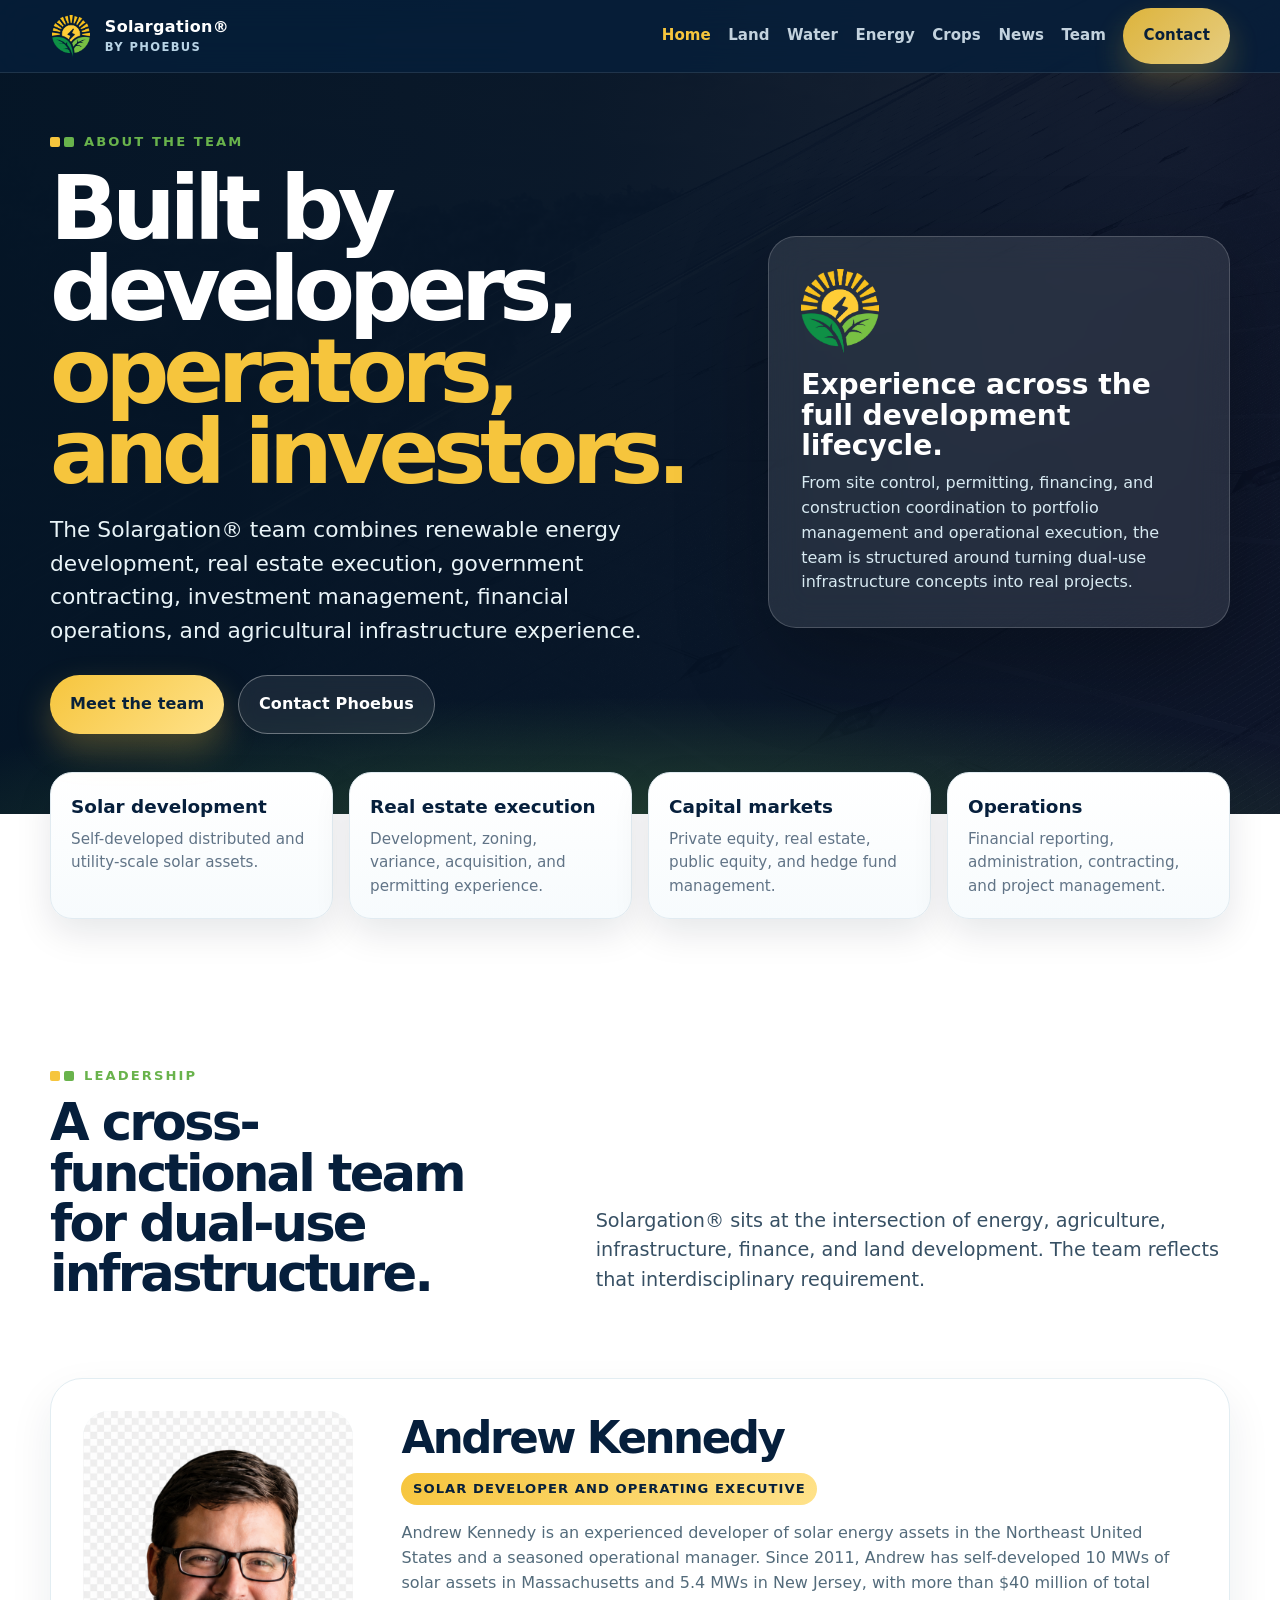
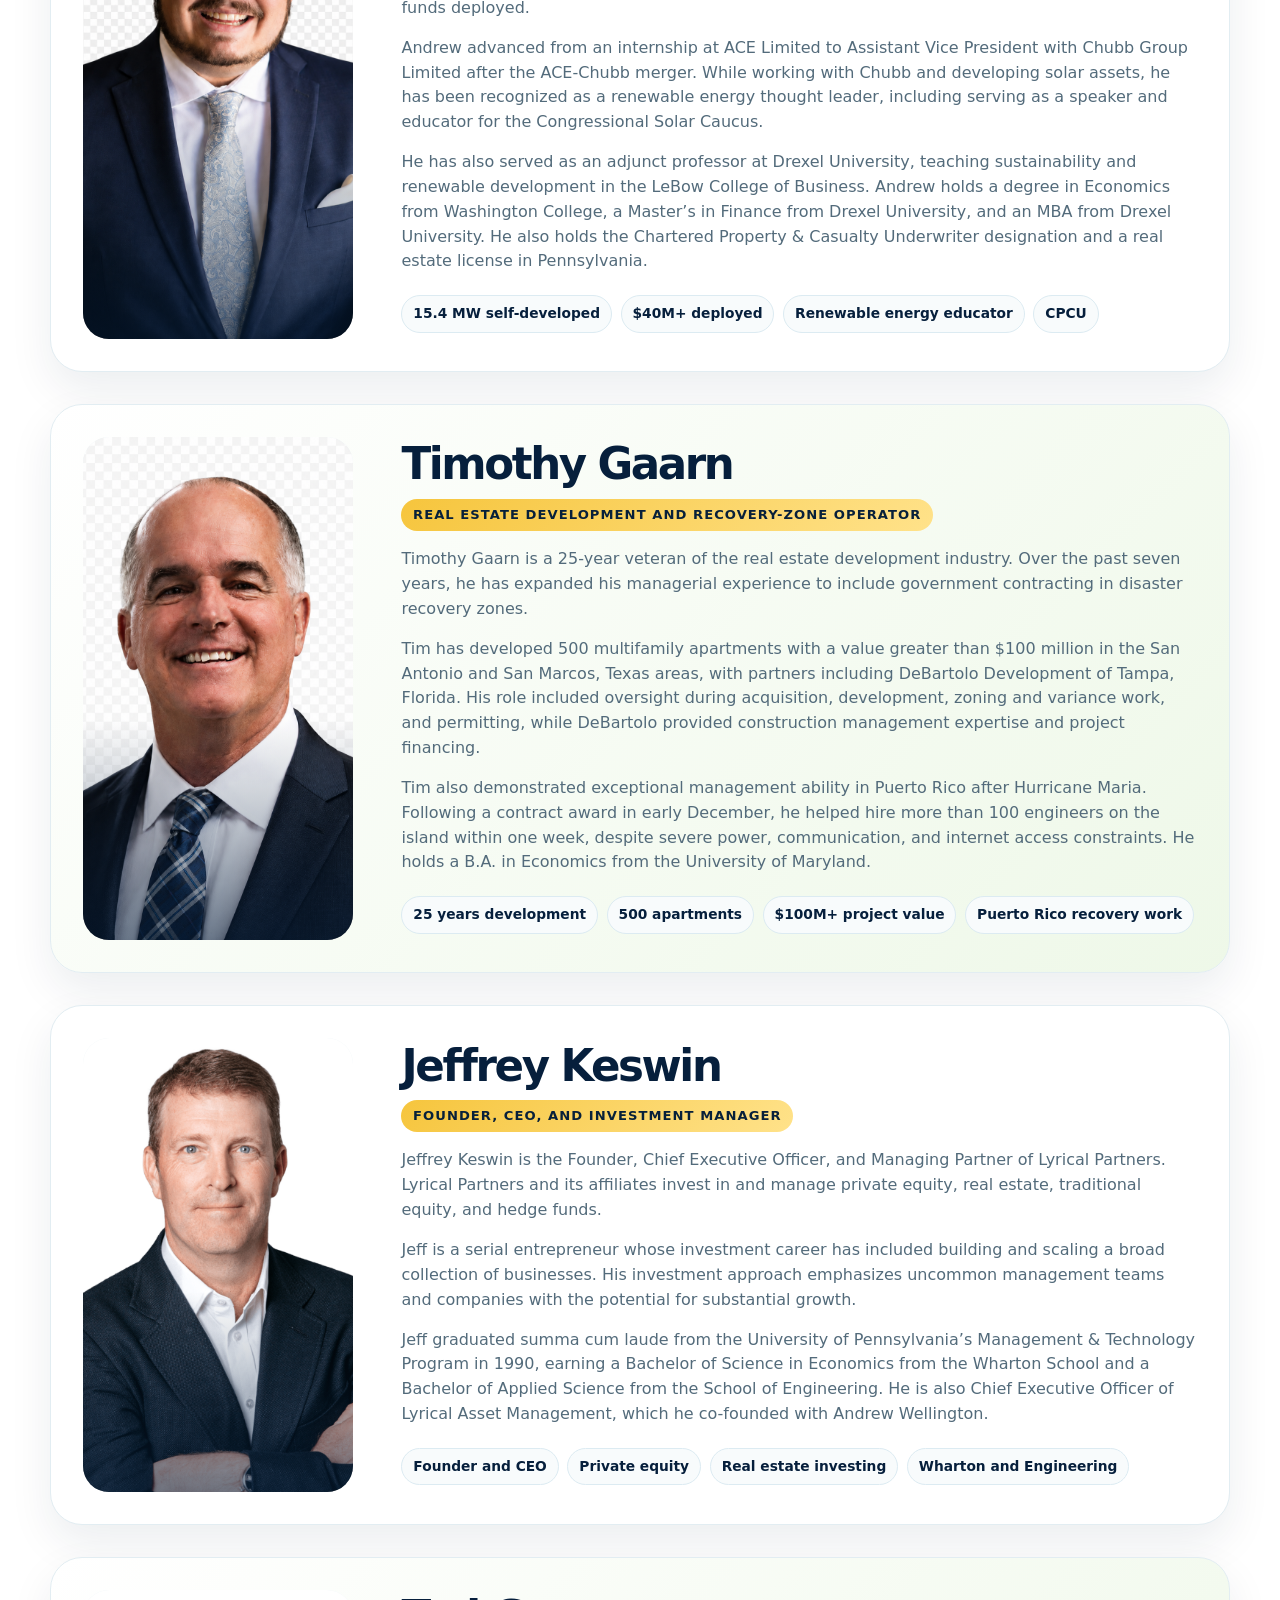
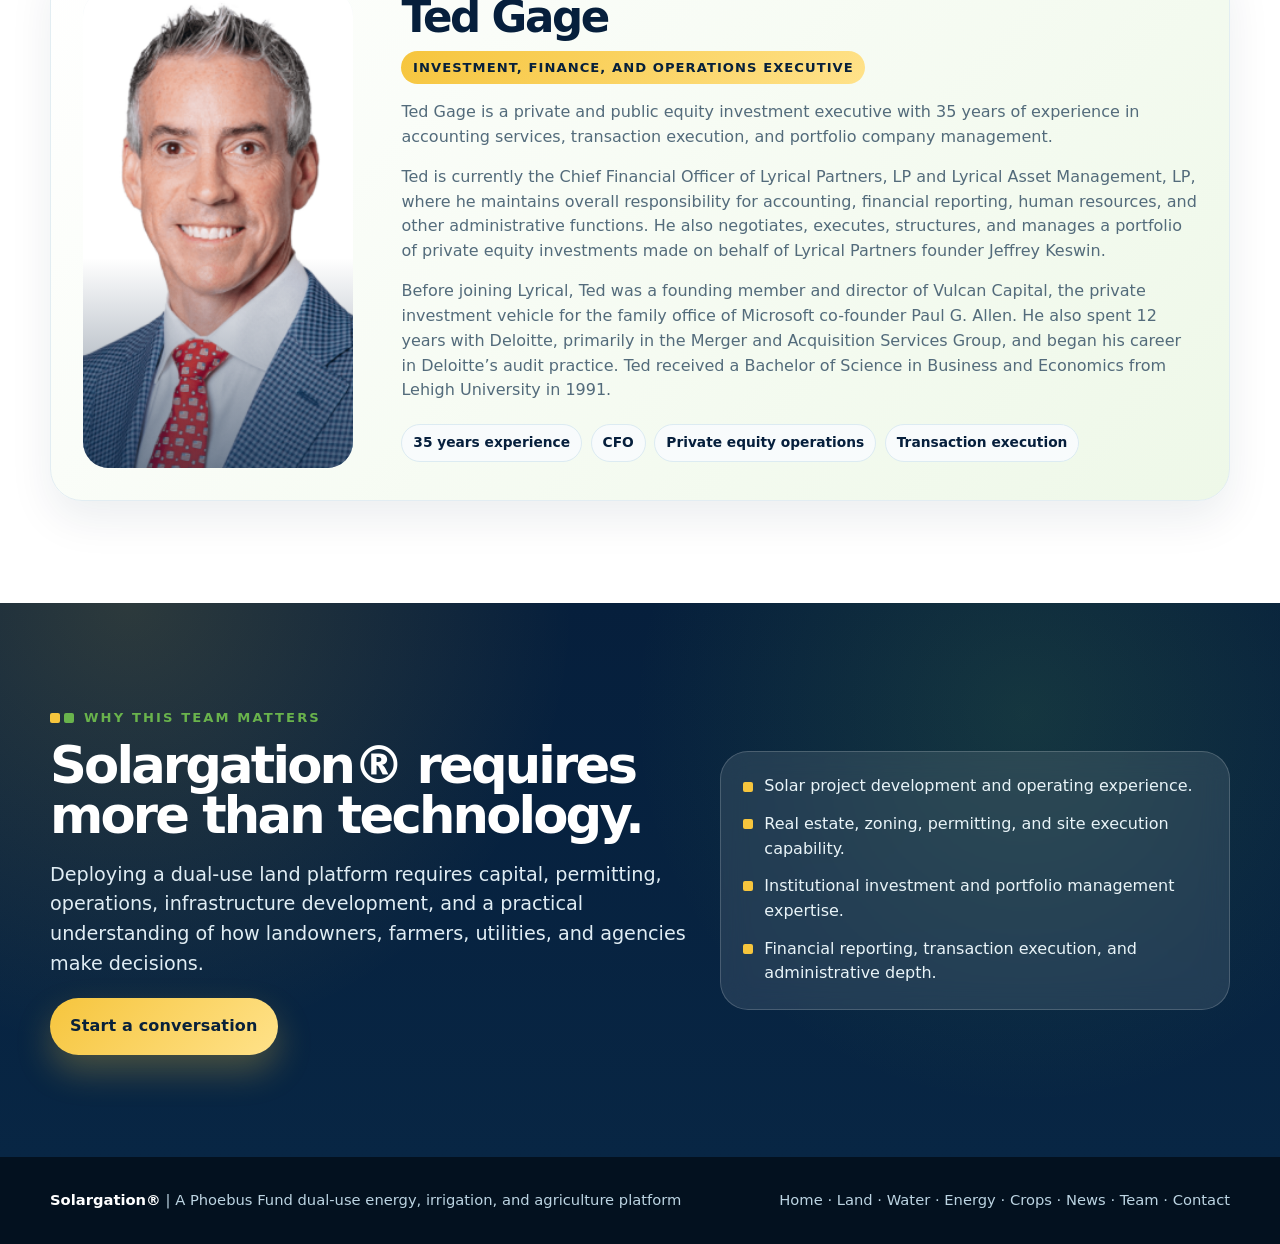
==== commit 65442f1d: "header update on teams" ====
--- a/about-team.html
+++ b/about-team.html
@@ -651,13 +651,13 @@
 </span>
 </a><button aria-controls="primary-navigation" aria-expanded="false" aria-label="Open site navigation" class="nav-toggle" type="button"><span aria-hidden="true" class="nav-toggle-lines"></span></button>
 <nav aria-label="Primary navigation" class="nav-links" id="primary-navigation">
-<a href="index.html">Home</a>
+<a aria-current="page" href="index.html">Home</a>
 <a href="landuse.html">Land</a>
 <a href="wateruse.html">Water</a>
 <a href="energy.html">Energy</a>
 <a href="crops.html">Crops</a>
 <a href="news.html">News</a>
-<a aria-current="page" href="about-team.html">Team</a>
+<a href="about-team.html">Team</a>
 <a class="btn btn-primary" href="contact.html">Contact</a>
 </nav>
 </div>
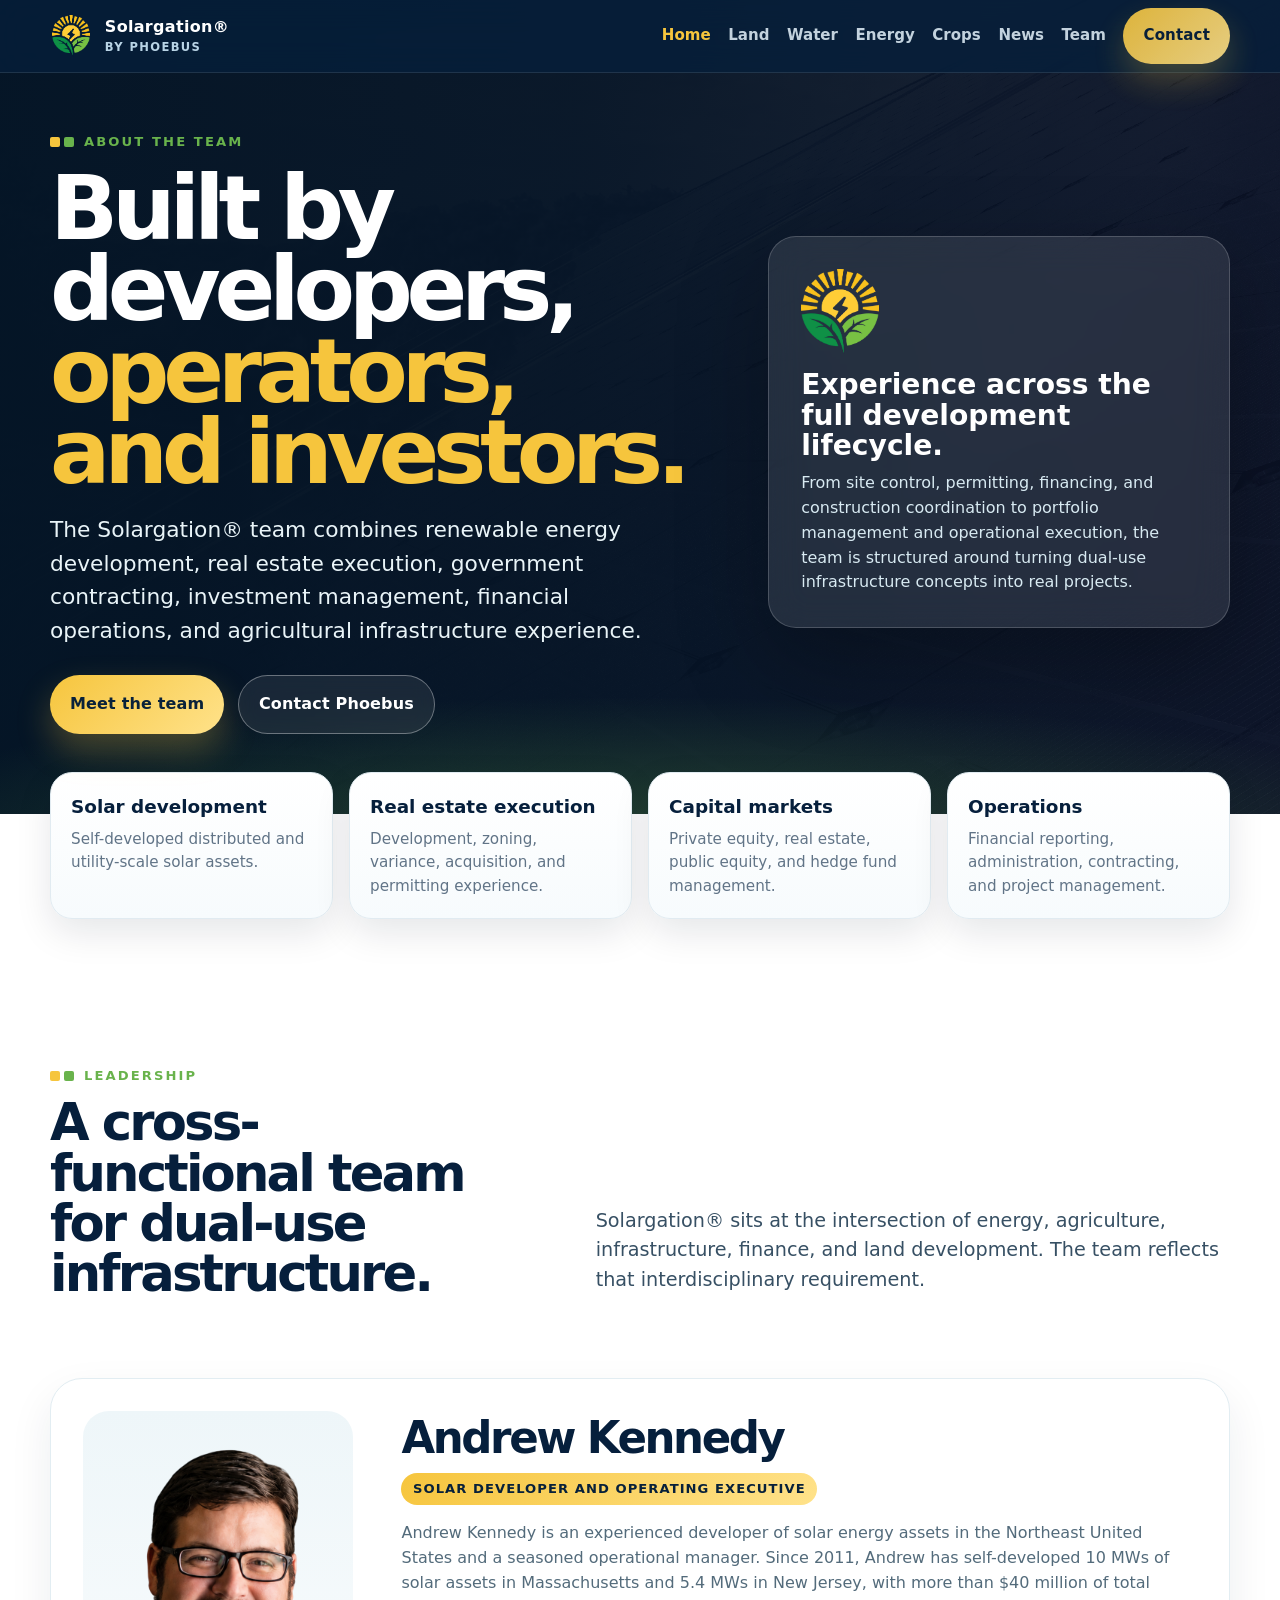
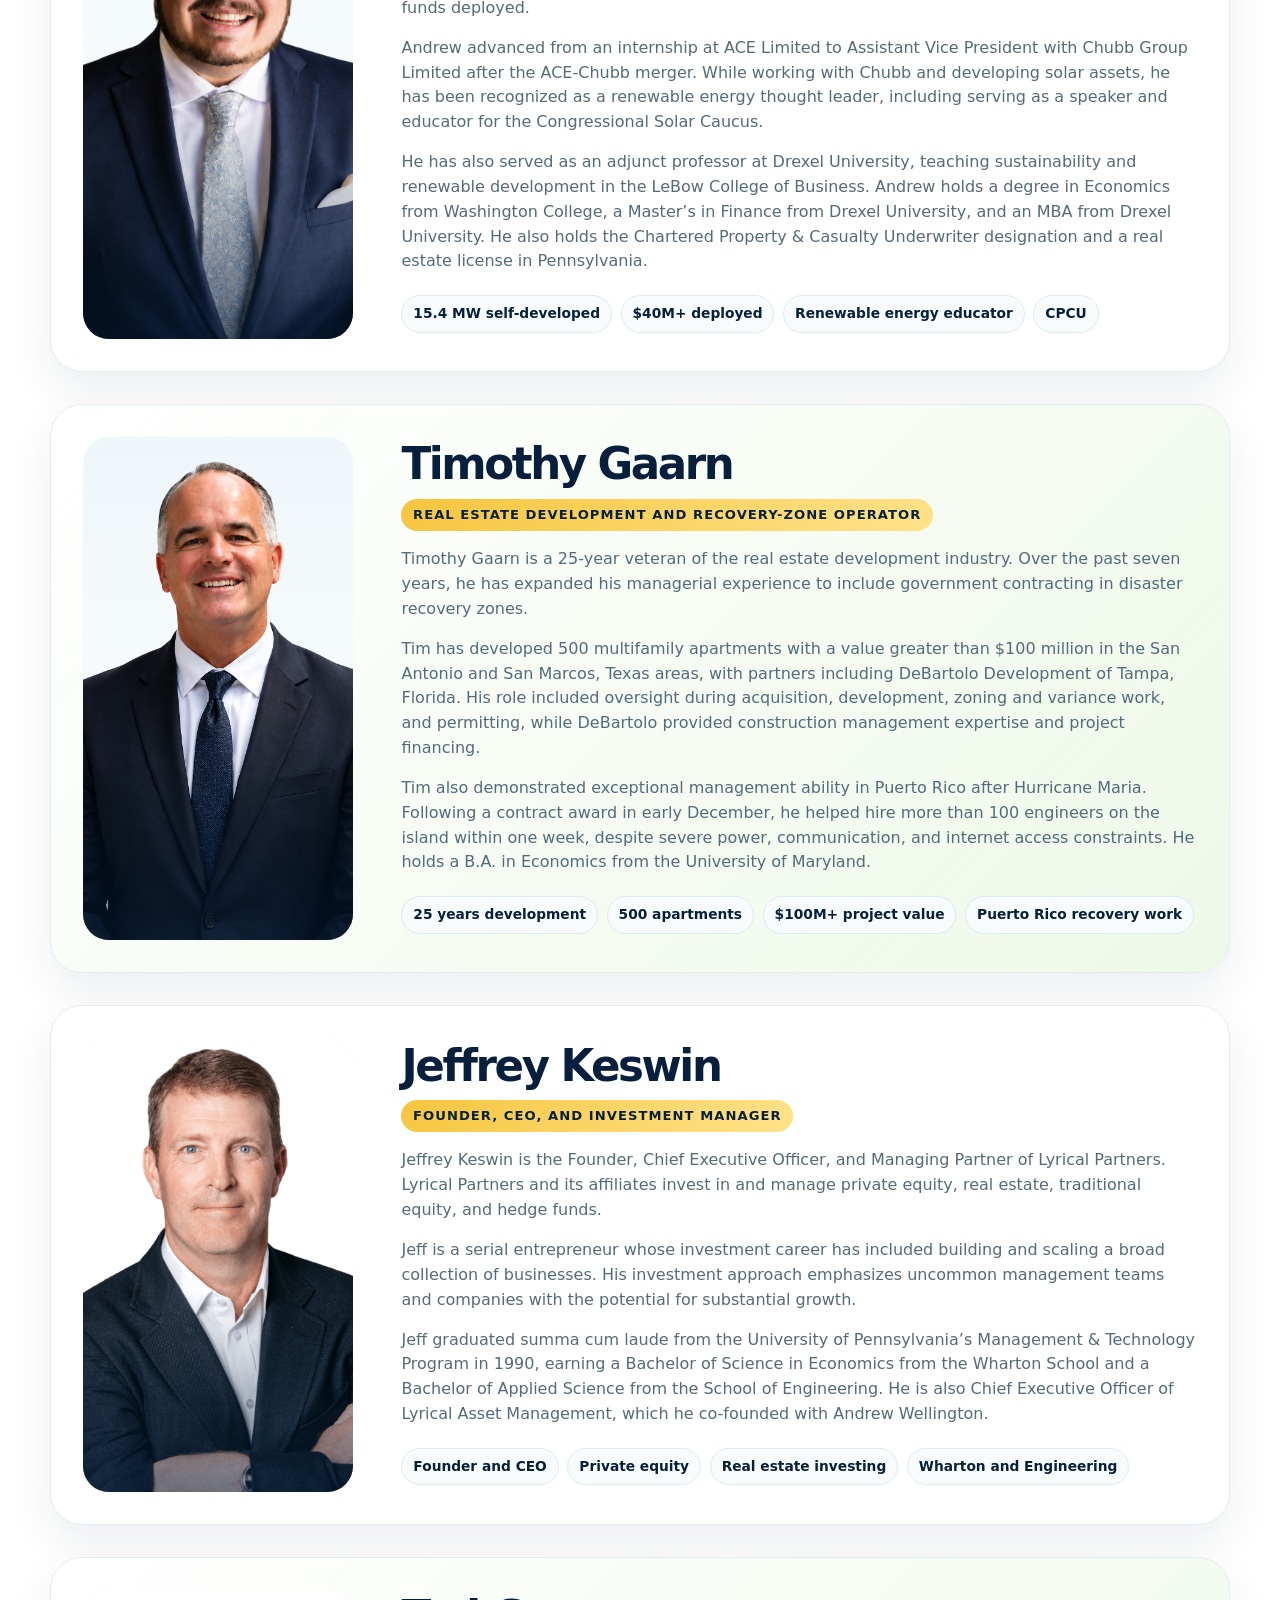
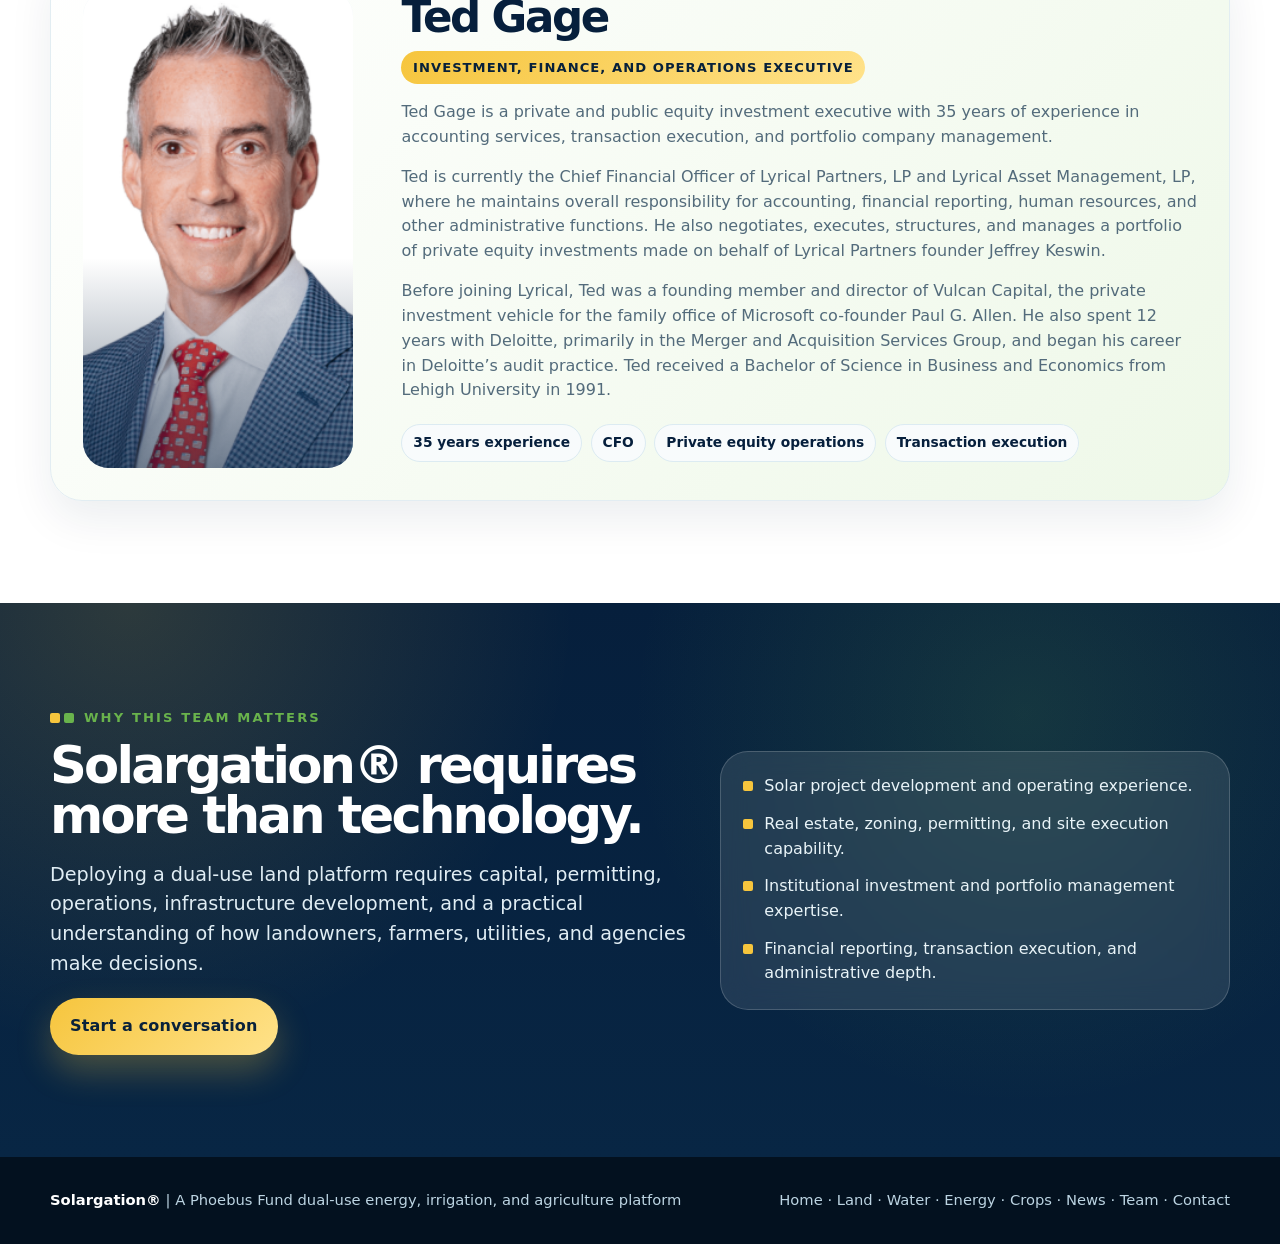
==== commit 2d0fb98e: "Icon update Across the webiste" ====
--- a/about-team.html
+++ b/about-team.html
@@ -5,6 +5,12 @@
 <meta charset="utf-8"/>
 <meta content="width=device-width, initial-scale=1, viewport-fit=cover" name="viewport"/>
 <meta content="Meet the Solargation® team: renewable energy development, real estate development, investment management, and financial operations experience supporting dual-use solar, irrigation, and agricultural infrastructure." name="description"/>
+<link href="assets/favicon.ico" rel="icon" sizes="any"/>
+<link href="assets/favicon-16x16.png" rel="icon" sizes="16x16" type="image/png"/>
+<link href="assets/favicon-32x32.png" rel="icon" sizes="32x32" type="image/png"/>
+<link href="assets/apple-touch-icon.png" rel="apple-touch-icon" sizes="180x180"/>
+<link href="assets/site.webmanifest" rel="manifest"/>
+<meta content="#061f3c" name="theme-color"/>
 <title>About the Team | Solargation®</title>
 <style>
         /* =========================================================
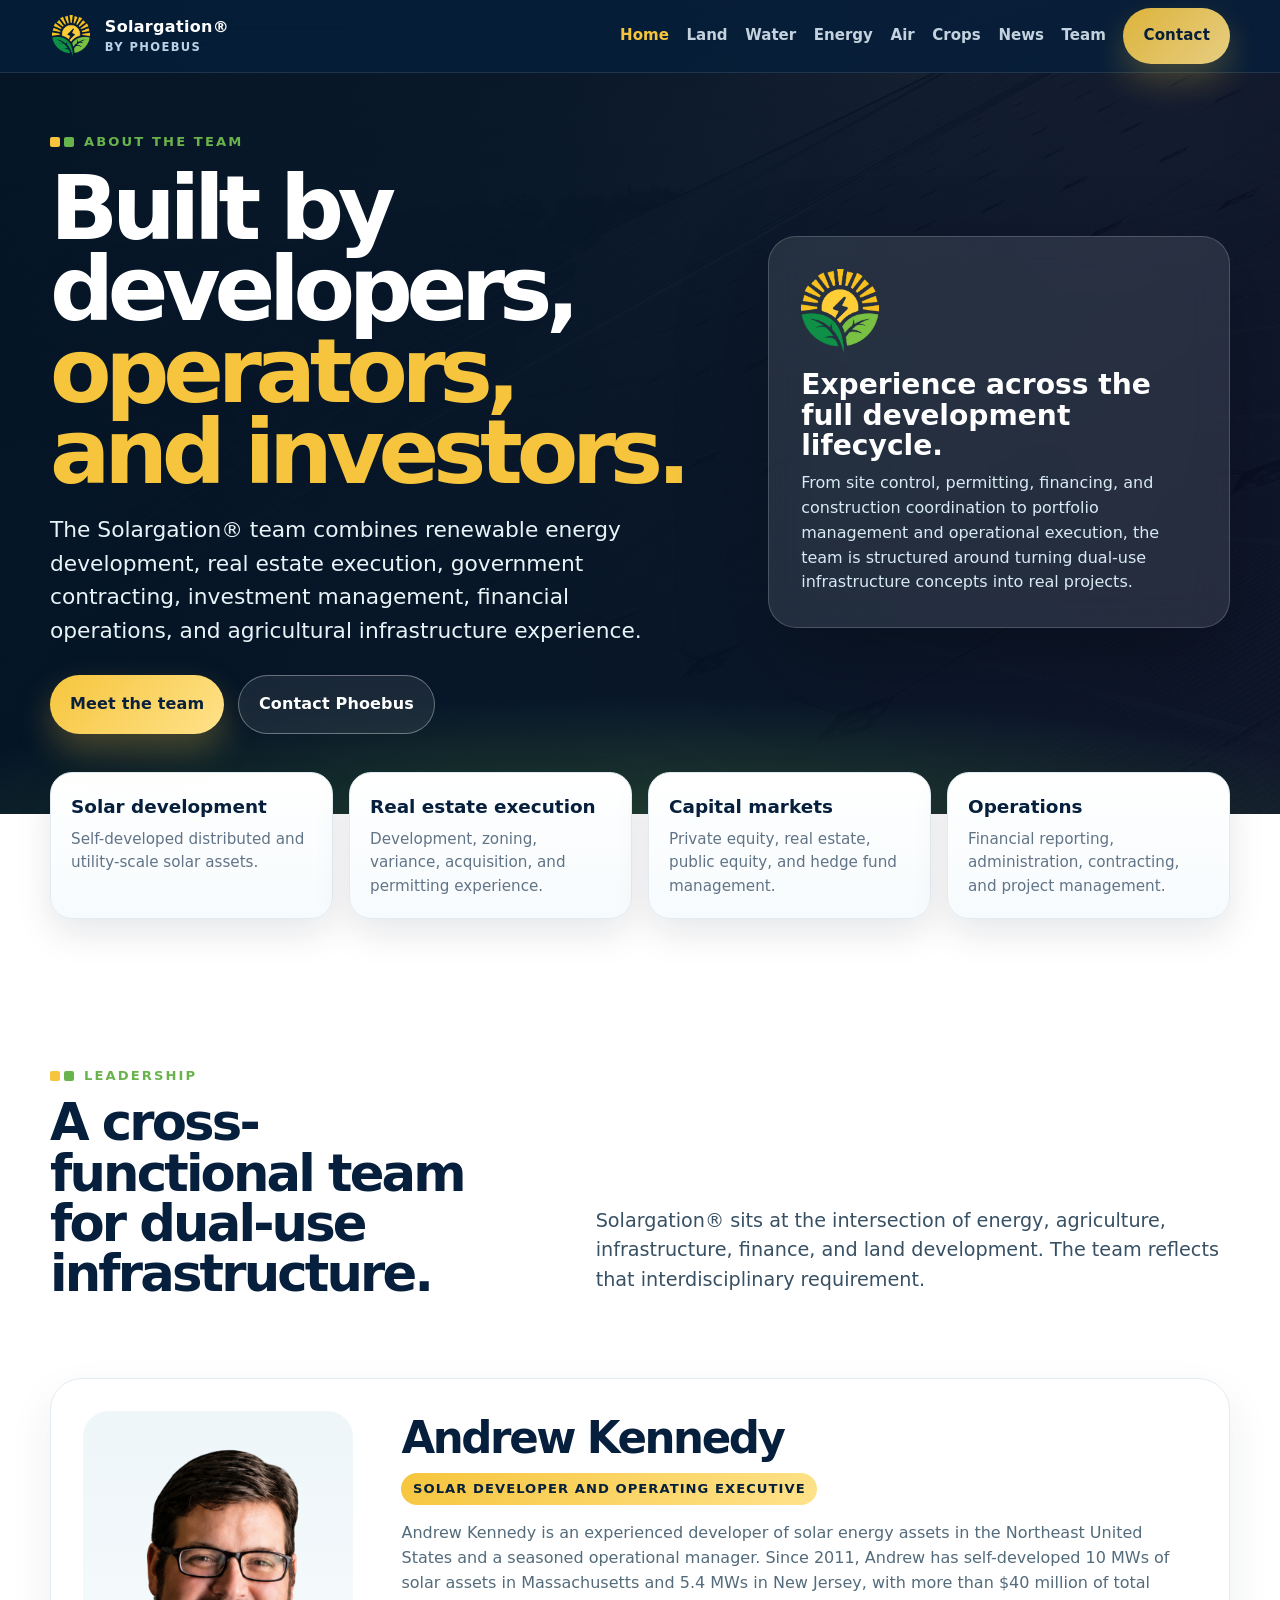
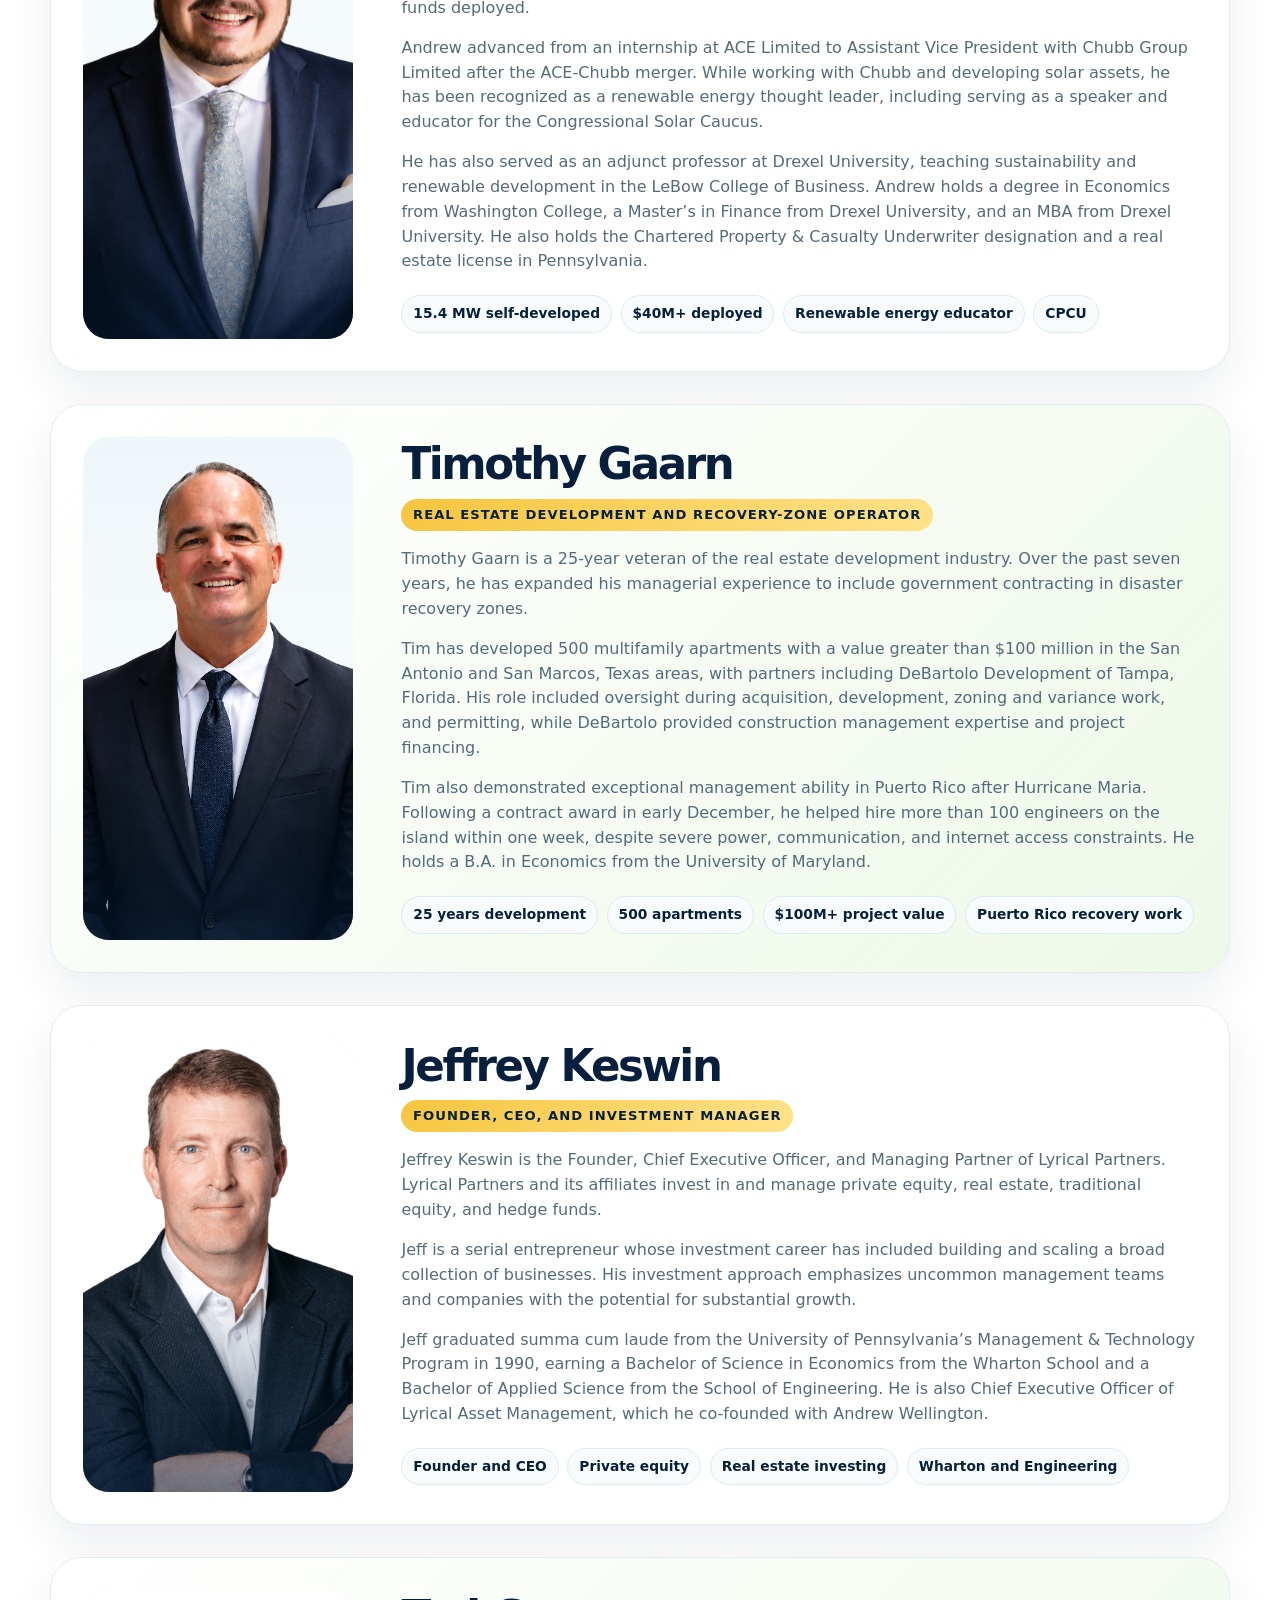
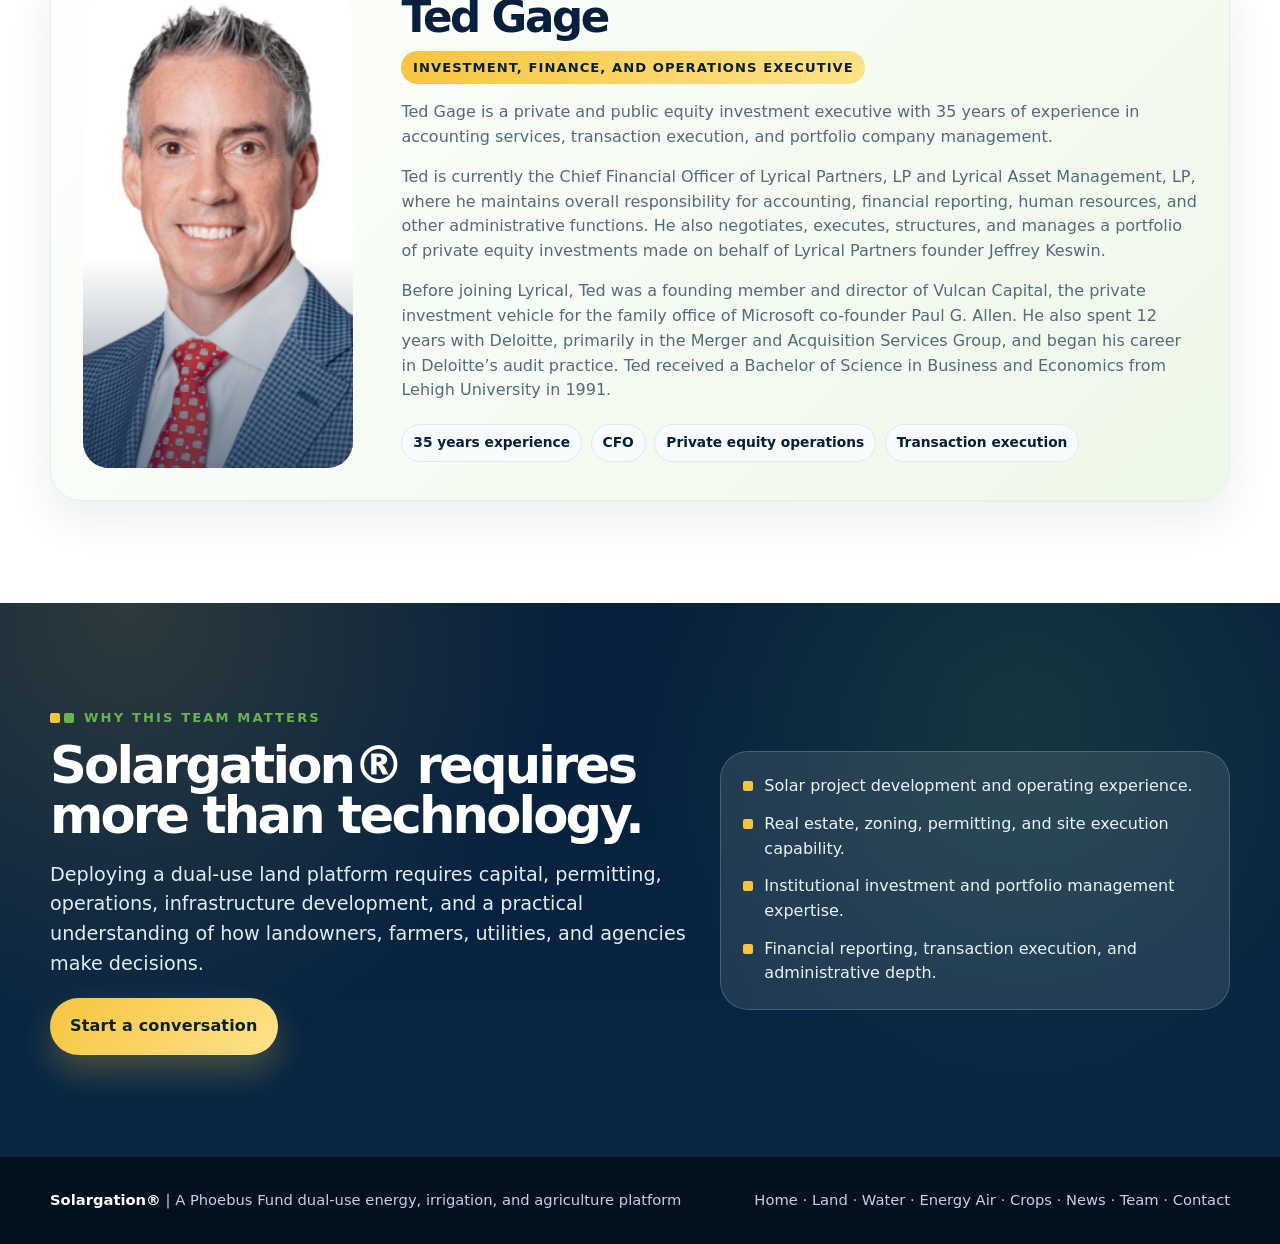
==== commit 1b2cc544: "Add Air-Make Font Consistent" ====
--- a/about-team.html
+++ b/about-team.html
@@ -661,6 +661,7 @@
 <a href="landuse.html">Land</a>
 <a href="wateruse.html">Water</a>
 <a href="energy.html">Energy</a>
+<a href="air.html">Air</a>
 <a href="crops.html">Crops</a>
 <a href="news.html">News</a>
 <a href="about-team.html">Team</a>
@@ -933,7 +934,8 @@
 <a href="index.html">Home</a> ·
                 <a href="landuse.html">Land</a> ·
                 <a href="wateruse.html">Water</a> ·
-                <a href="energy.html">Energy</a> ·
+                <a href="energy.html">Energy</a>
+<a href="air.html">Air</a> ·
                 <a href="crops.html">Crops</a> ·
                 <a href="news.html">News</a> ·
                 <a href="about-team.html">Team</a> ·
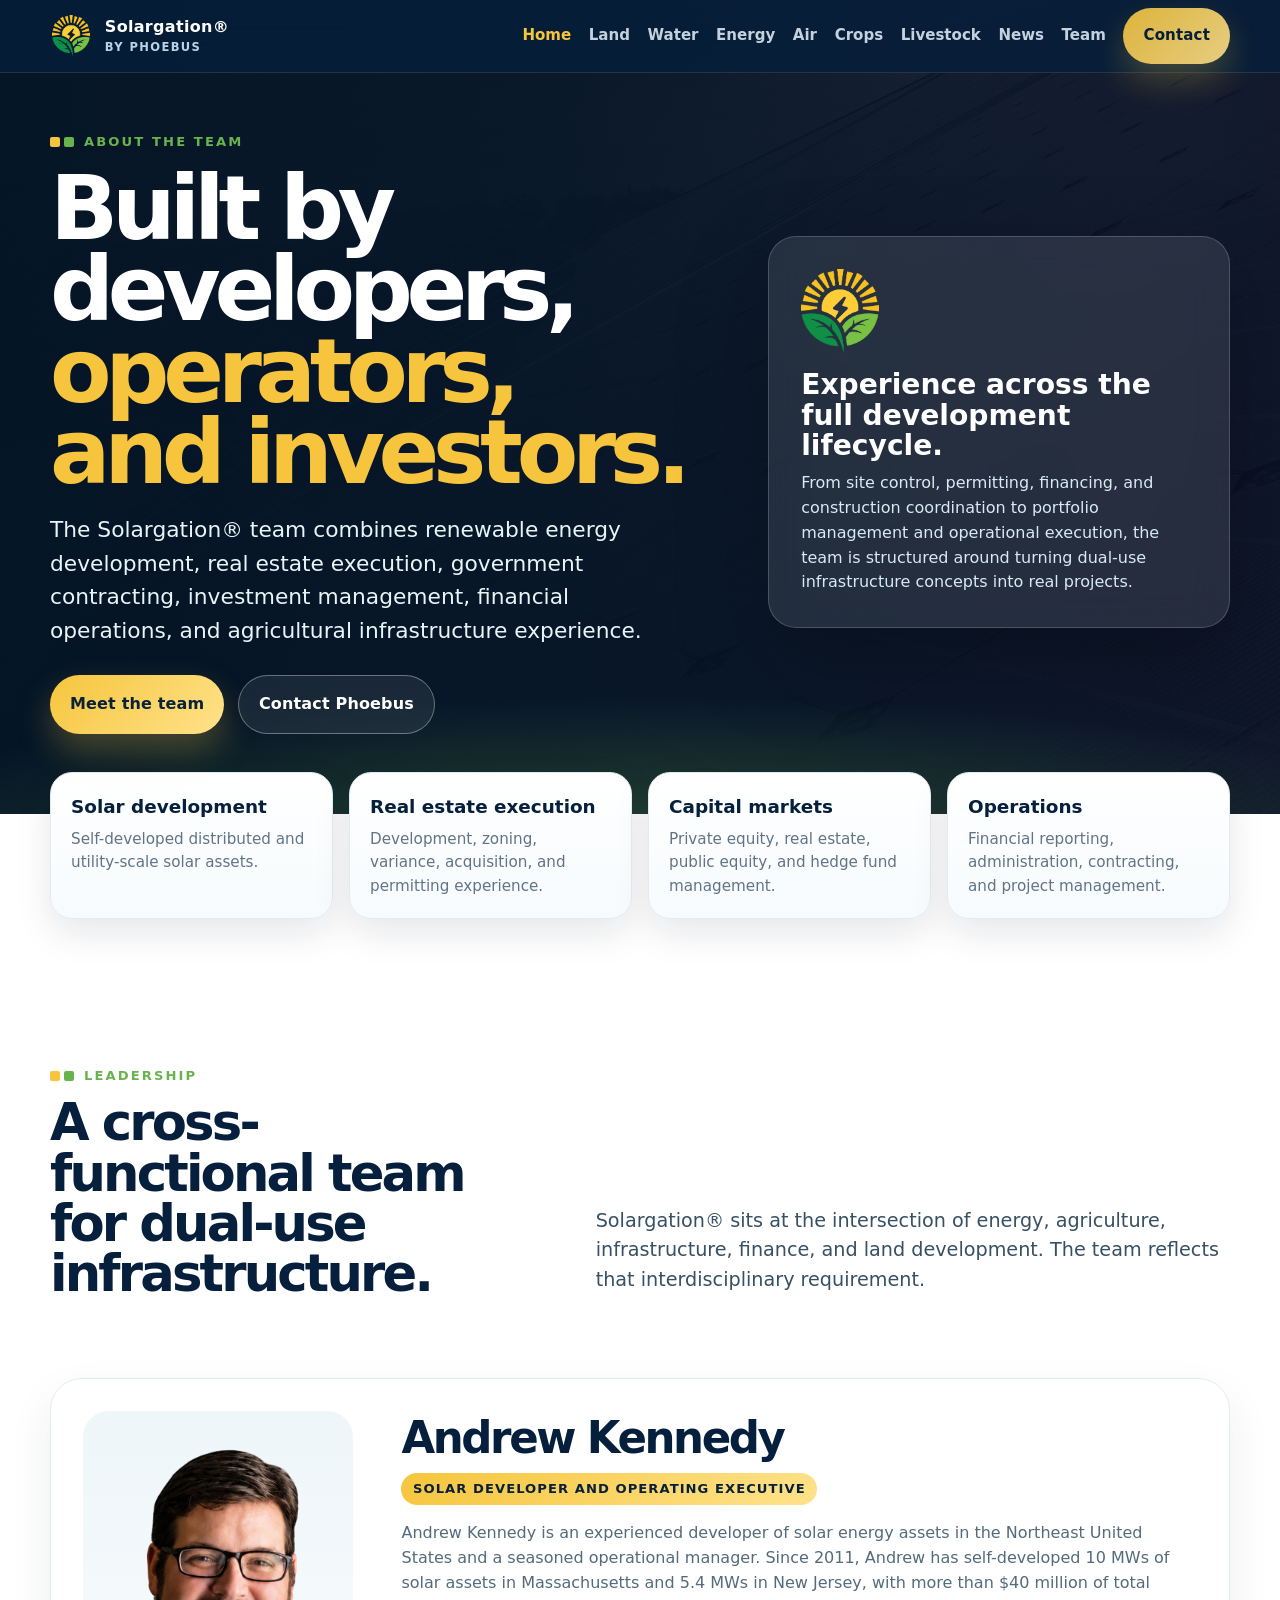
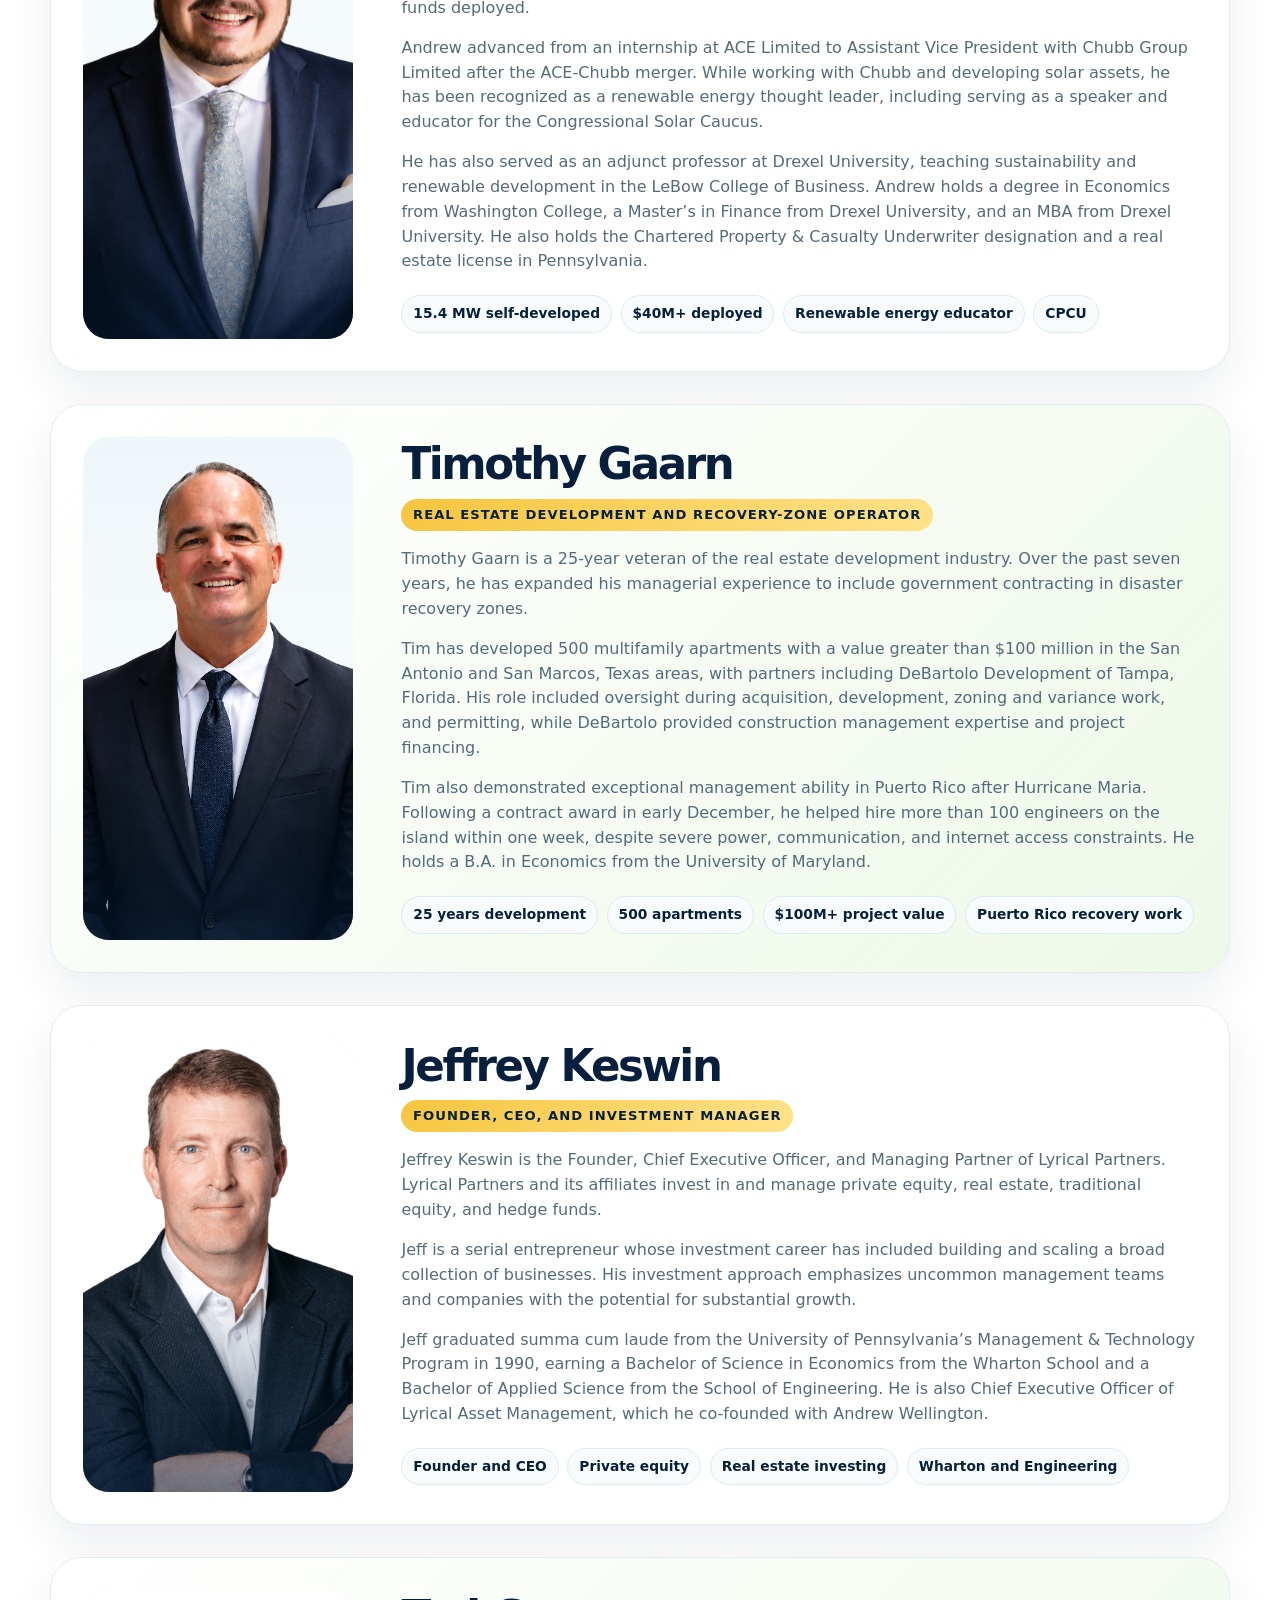
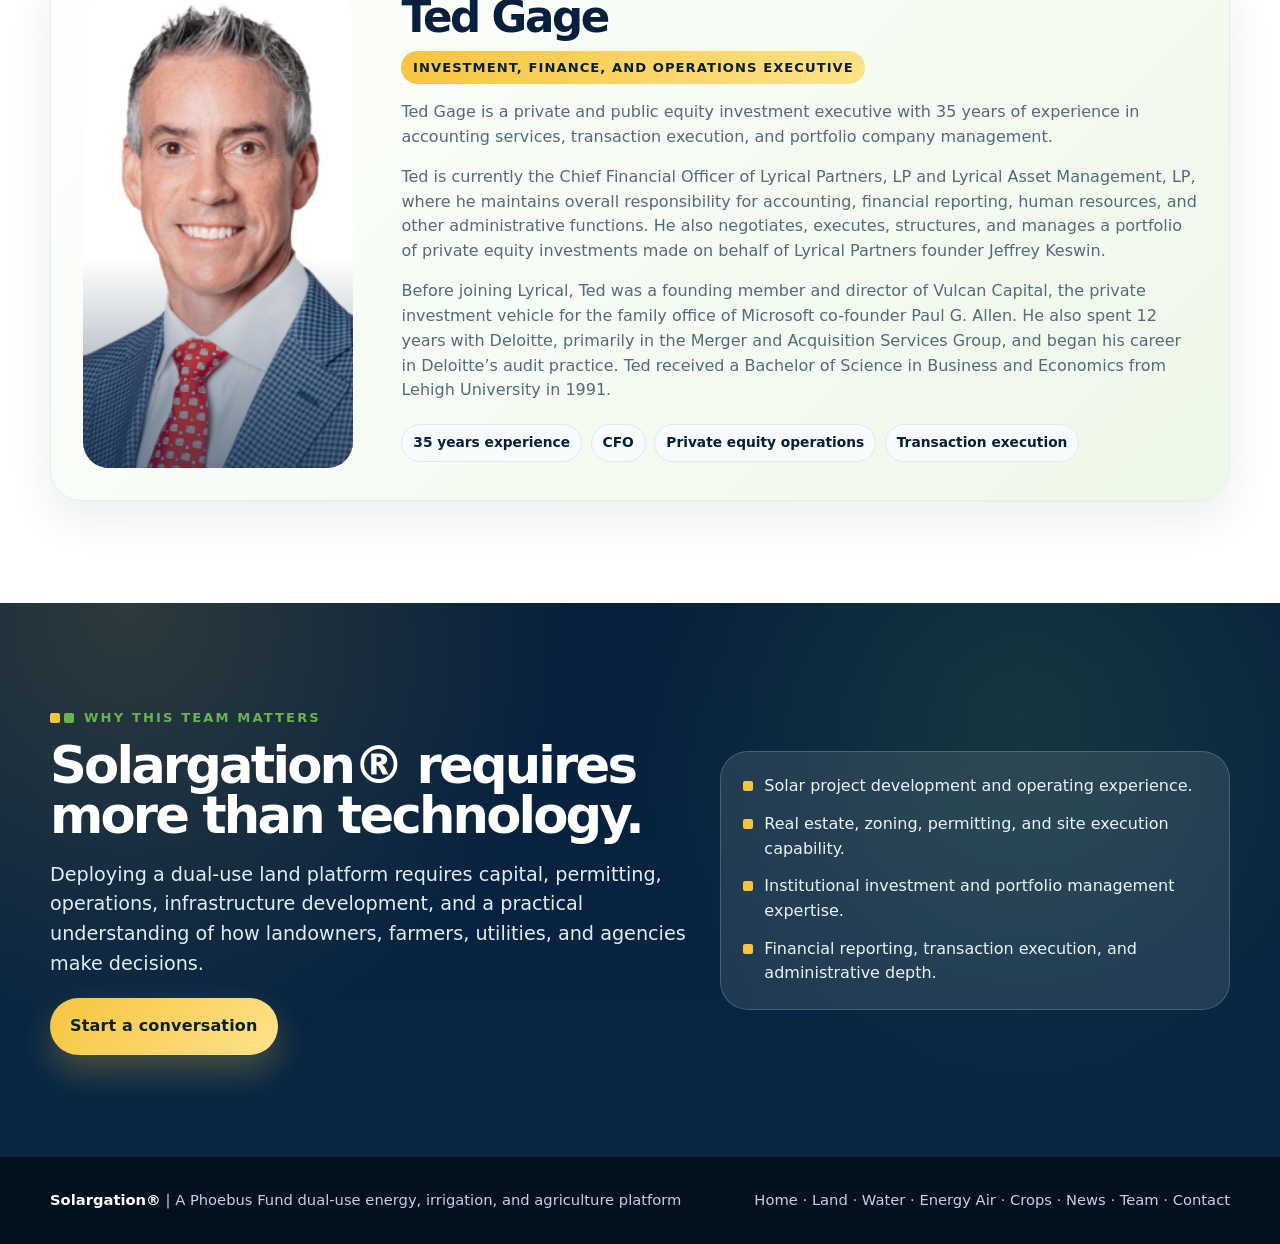
==== commit f455d862: "Added Livestock Details" ====
--- a/about-team.html
+++ b/about-team.html
@@ -663,6 +663,7 @@
 <a href="energy.html">Energy</a>
 <a href="air.html">Air</a>
 <a href="crops.html">Crops</a>
+<a href="livestock.html">Livestock</a>
 <a href="news.html">News</a>
 <a href="about-team.html">Team</a>
 <a class="btn btn-primary" href="contact.html">Contact</a>
